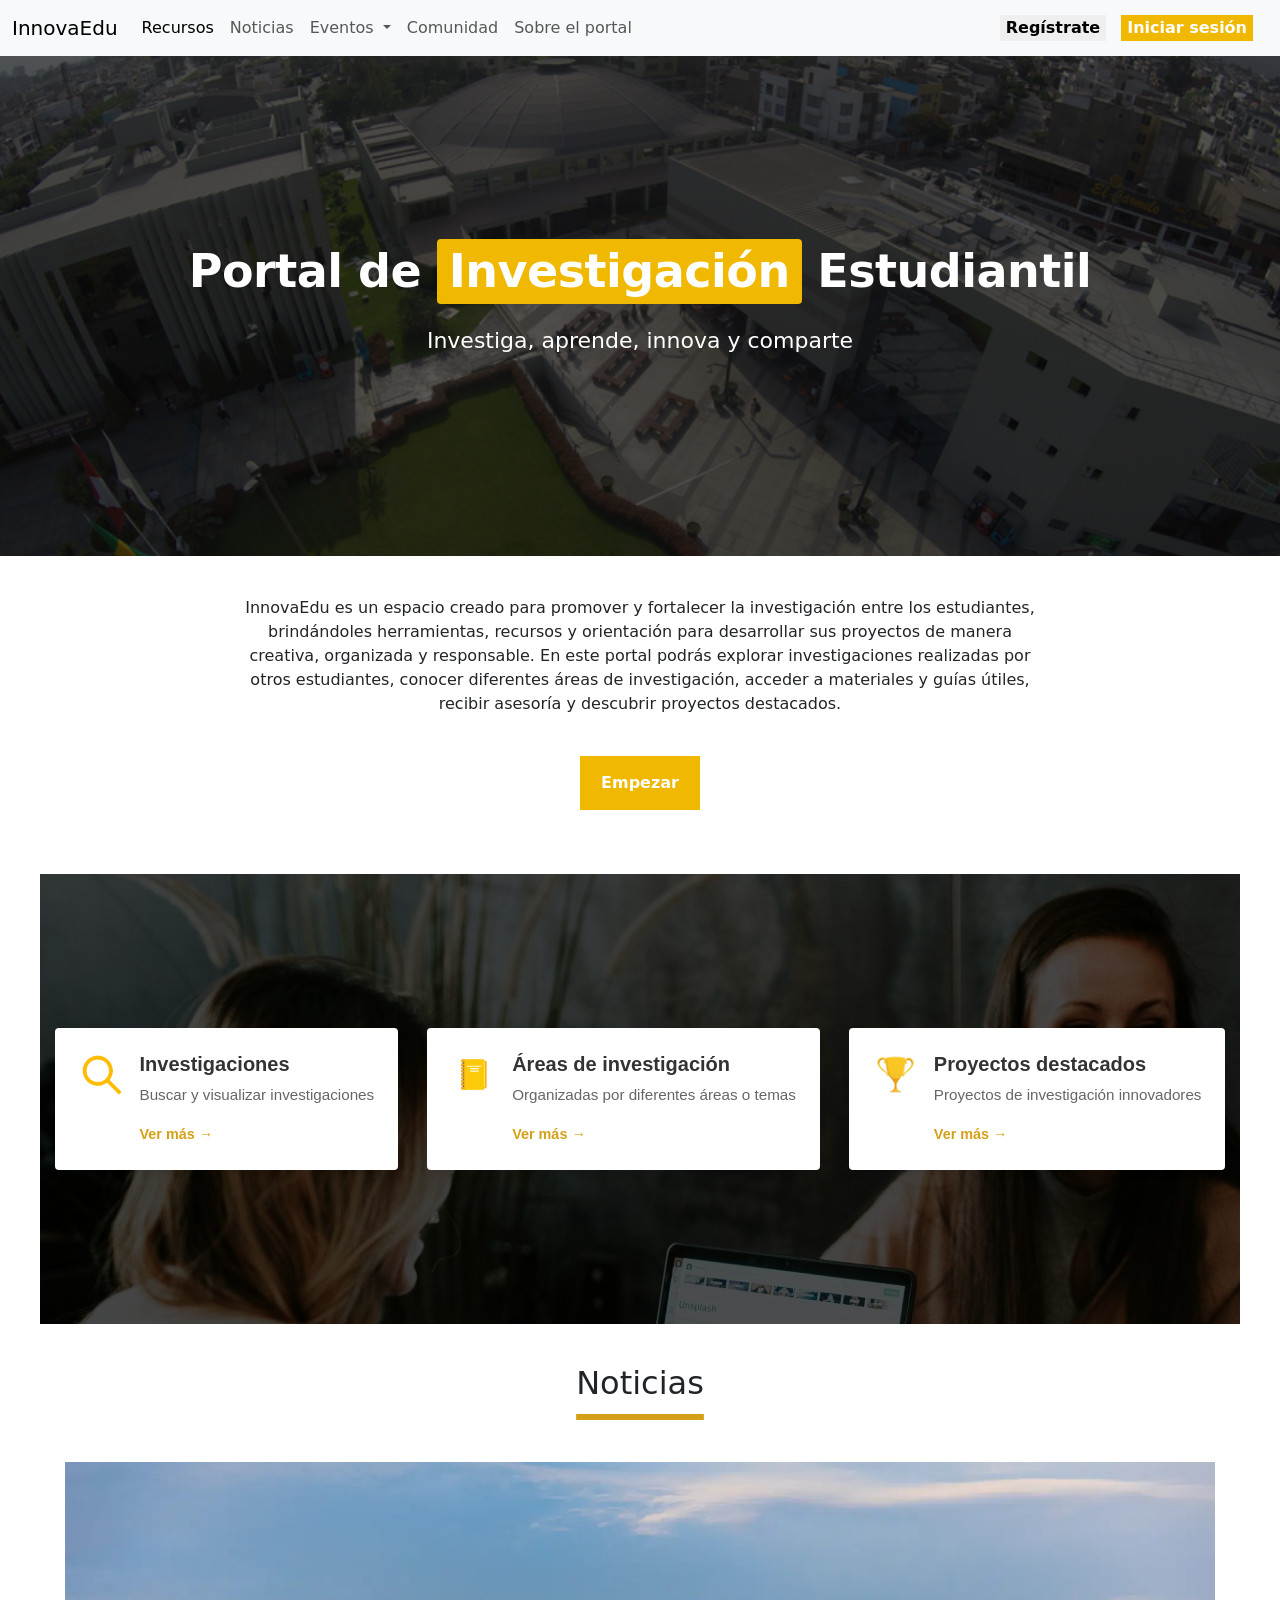
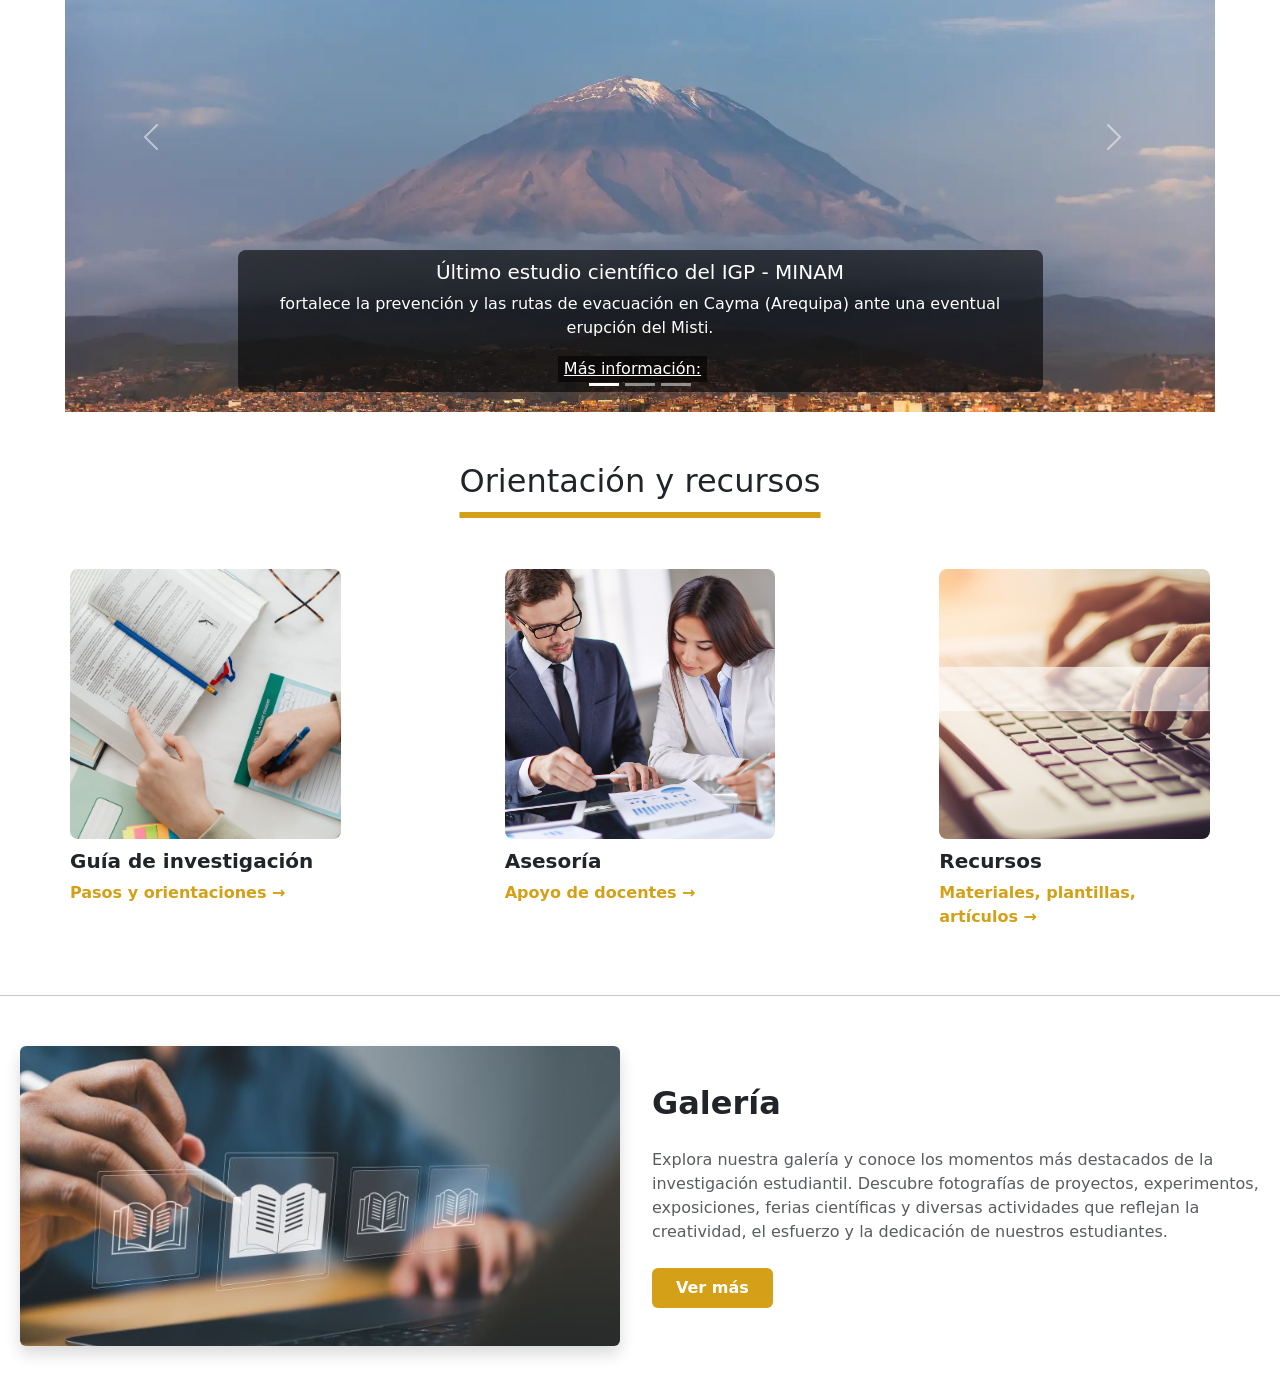
==== index.html @ 1550bb37 "first commit" ====
<!DOCTYPE html>
<html lang="en">
<head>
    <meta charset="UTF-8">
    <meta name="viewport" content="width=device-width, initial-scale=1.0">
    <title>InnovaEdu-Portal de Investigación</title>
    <link href="https://cdn.jsdelivr.net/npm/bootstrap@5.3.8/dist/css/bootstrap.min.css" rel="stylesheet" integrity="sha384-sRIl4kxILFvY47J16cr9ZwB07vP4J8+LH7qKQnuqkuIAvNWLzeN8tE5YBujZqJLB" crossorigin="anonymous">
<link rel="stylesheet" href="estilos/estilos.css">
  </head>
<body>
  <nav class="navbar navbar-expand-lg bg-body-tertiary">
        <div class="container-fluid">
          <a class="navbar-brand" href="#">InnovaEdu</a>
          <button
            class="navbar-toggler"
            type="button"
            data-bs-toggle="collapse"
            data-bs-target="#navbarSupportedContent"
            aria-controls="navbarSupportedContent"
            aria-expanded="false"
            aria-label="Toggle navigation"
          >
            <span class="navbar-toggler-icon"></span>
          </button>
          <div class="collapse navbar-collapse" id="navbarSupportedContent">
            <ul class="navbar-nav me-auto mb-2 mb-lg-0">
              <li class="nav-item">
                <a class="nav-link active" aria-current="page" href="#recursos">Recursos</a>
              </li>
              <li class="nav-item">
                <a class="nav-link" href="#noticias">Noticias</a>
              </li>
              <li class="nav-item dropdown">
                <a
                  class="nav-link dropdown-toggle"
                  href="#"
                  role="button"
                  data-bs-toggle="dropdown"
                  aria-expanded="false"
                >
                  Eventos
                </a>
                <ul class="dropdown-menu">
                  <li><a class="dropdown-item" href="#">Eventos recientes</a></li>
                  <li><a class="dropdown-item" href="#">Eventos destacados</a></li>
                  <li><hr class="dropdown-divider" /></li>
                  <li>
                    <a class="dropdown-item" href="#">Participa de un evento</a>
                  </li>
                </ul>
              <li class="nav-item">
                <a class="nav-link" href="#">Comunidad</a>
              </li>
              </li>
              <li class="nav-item">
                <a class="nav-link" href="#">Sobre el portal</a>
              </li>
            </ul>
            <button style="border: none;" class="nav-item"><strong>Regístrate</strong></button>
            
            <button style="background-color: #f1b800; border: none; color: white;" class="nav-item"><strong>Iniciar sesión</strong></button>
          </div>
        </div>
      </nav>    
    

<header class="banner">
  <div class="contenido-banner">
    <h1>Portal de <span class="resaltado">Investigación</span> Estudiantil</h1>
    <p>Investiga, aprende, innova y comparte</p>
  </div>
</header>
<p class="intro">InnovaEdu es un espacio creado para promover y fortalecer la investigación entre los estudiantes,
<br>
brindándoles herramientas, recursos y orientación para desarrollar sus proyectos de manera
<br>
creativa, organizada y responsable. En este portal podrás explorar investigaciones realizadas por
<br>
otros estudiantes, conocer diferentes áreas de investigación, acceder a materiales y guías útiles,
<br>
recibir asesoría y descubrir proyectos destacados.
</p>
<button class="enviar"><strong>Empezar</strong></button>
<br>
<div class="contenedor">
  <div class="recuadro">
    <div class="icono">
      <img src="imagenes/lupa.png">
  </div>
    <div class="contenido-recuadro">
      <h3>Investigaciones</h3>
      <p>Buscar y visualizar investigaciones</p>
      <a href="" class="link">Ver más &rarr;</a>
    </div>
  </div>

  <div class="recuadro">
    <div class="icono">
      <img src="imagenes/cuaderno.jpg">
  </div>
    <div class="contenido-recuadro">
      <h3>Áreas de investigación</h3>
      <p>Organizadas por diferentes áreas o temas</p>
      <a href="" class="link">Ver más &rarr;</a>
    </div>
  </div>

  <div class="recuadro">
    <div class="icono">
      <img src="imagenes/trofeo.jpg">
  </div>
    <div class="contenido-recuadro">
      <h3>Proyectos destacados</h3>
      <p>Proyectos de investigación innovadores</p>
      <a href="" class="link">Ver más &rarr;</a>
    </div>
  </div>
</div>
<h2 id="noticias">Noticias</h2>
<div class="mi-carrusel-personalizado">
  <div id="carouselExampleCaptions" class="carousel slide" data-bs-ride="carousel">
    <div class="carousel-indicators">
      <button type="button" data-bs-target="#carouselExampleCaptions" data-bs-slide-to="0" class="active" aria-current="true" aria-label="Slide 1"></button>
      <button type="button" data-bs-target="#carouselExampleCaptions" data-bs-slide-to="1" aria-label="Slide 2"></button>
      <button type="button" data-bs-target="#carouselExampleCaptions" data-bs-slide-to="2" aria-label="Slide 3"></button>
    </div>
    
    <div class="carousel-inner">
      <div class="carousel-item active">
        <img src="imagenes/cientifico.png" class="d-block w-100" alt="Científico">
        <div class="carousel-caption d-none d-md-block">
          <h5>Último estudio científico del IGP - MINAM</h5>
          <p>fortalece la prevención y las rutas de evacuación en Cayma (Arequipa) ante una eventual erupción del Misti.</p>
          <a href="https://www.gob.pe/institucion/igp/noticias/1437629-minam-igp-fortalece-la-prevencion-y-evacuacion-ante-una-posible-erupcion-del-misti-con-estudio-cientifico" target="1"><button>Más información:</button></a>
        </div>
      </div>
      
      <div class="carousel-item">
        <img src="imagenes/noticias.jpg" class="d-block w-100" alt="Noticias">
        <div class="carousel-caption d-none d-md-block">
          <h5>Descubrimiento de Biodiversidad en el Manu:</h5>
          <p>Un equipo internacional de científicos descubrió un nuevo género y nueve especies de escarabajos longicornios en la Reserva de Biosfera del Manu.</p>
          <a href="https://www.gob.pe/institucion/sernanp/noticias/1403150-investigadores-descubren-un-nuevo-genero-y-nueve-especies-desconocidas-para-la-ciencia-en-la-reserva-de-biosfera-del-manu" target="1"><button>Más información:</button></a>
        </div>
      </div>
      
      <div class="carousel-item">
        <img src="imagenes/noticias2.jpg" class="d-block w-100" alt="...">
        <div class="carousel-caption d-none d-md-block">
          <h5>Hallazgo botánico crucial en los Andes del norte del Perú</h5>
          <p>El descubrimiento de una nueva especie de planta bautizada como Castilleja isidoroi.</p>
          <a href="https://andina.pe/agencia/noticia-hallazgo-botanico-peru-descubren-planta-altoandina-nativa-amazonas-y-cajamarca-1092847.aspx" target="1"><button>Más información:</button></a>
        </div>
      </div>
    </div>
    
    <button class="carousel-control-prev" type="button" data-bs-target="#carouselExampleCaptions" data-bs-slide="prev">
      <span class="carousel-control-prev-icon" aria-hidden="true"></span>
      <span class="visually-hidden">Previous</span>
    </button>
    <button class="carousel-control-next" type="button" data-bs-target="#carouselExampleCaptions" data-bs-slide="next">
      <span class="carousel-control-next-icon" aria-hidden="true"></span>
      <span class="visually-hidden">Next</span>
    </button>
  </div>
</div>
<h2 id="recursos">Orientación y recursos</h2>
<div class="recursos">
  <div class="row g-4">
    <div class="col-12 col-md-4">
      <div class="card-recurso">
        <img src="imagenes/guia.jpg" class="img-fluid w-100" alt="Guía de investigación">
        <h4 class="fw-bold" >Guía de investigación</h4>
        <a href="jquery.html" target="1">Pasos y orientaciones &rarr;</a>
      </div>
    </div>
    <div class="col-12 col-md-4">
      <div class="card-recurso">
        <img src="imagenes/asesoria.jpg" class="img-fluid w-100" alt="Asesoría">
        <h4 class="fw-bold">Asesoría</h4>
        <a href="#">Apoyo de docentes &rarr;</a>
      </div>
    </div>
    <div class="col-12 col-md-4">
      <div class="card-recurso">
        <img src="imagenes/recursos.png" class="img-fluid w-100" alt="Recursos">
        <h4 class="fw-bold">Recursos</h4>
        <a href="#">Materiales, plantillas, artículos &rarr;</a>
      </div>
    </div>
  </div>
</div>
<hr>
<div class="galeria">
  <div class="row align-items-center g-4">
    <div class="col-12 col-md-6">
      <img src="imagenes/galeria.jpg" class="img-fluid rounded shadow" alt="Galería de investigación" style="height: 300px; width: 600px; object-fit: cover;">
    </div>
    <div class="col-12 col-md-6">
      <h2 class="fw-bold mb-3">Galería</h2>
      <p class="text-muted mb-4">
        Explora nuestra galería y conoce los momentos más destacados de la investigación estudiantil. Descubre fotografías de proyectos, experimentos, exposiciones, ferias científicas y diversas actividades que reflejan la creatividad, el esfuerzo y la dedicación de nuestros estudiantes.
      </p>
      <a href="galeria.html" target="1" class="btn btn-warning text-white fw-bold px-4 py-2" style="background-color: #d4a017; border: none;">Ver más</a>
    </div>
  </div>
</div>


<script src="https://cdn.jsdelivr.net/npm/bootstrap@5.3.8/dist/js/bootstrap.bundle.min.js" integrity="sha384-FKyoEForCGlyvwx9Hj09JcYn3nv7wiPVlz7YYwJrWVcXK/BmnVDxM+D2scQbITxI" crossorigin="anonymous"></script>
</body>
</html>
---- estilos/estilos.css ----
button {margin-right: 15px;}

.banner {
  
  background-image: linear-gradient(rgba(0, 0, 0, 0.65), rgba(0, 0, 0, 0.65)), url("../imagenes/fia.jpg");
  background-size: cover;       
  background-position: center;   
  height: 500px;                
  display: flex;                
  justify-content: center;      
  align-items: center;          
  text-align: center;           
  color: #ffffff;               
}


.contenido-banner h1 {
  font-size: 46px;
  font-weight: bold;
  margin-bottom: 20px;
  letter-spacing: -0.5px;
}


.resaltado {
  background-color: #f1b800;    
  color: #ffffff;
  padding: 5px 12px;
  border-radius: 4px;           
  display: inline-block;
}


.contenido-banner p {
  font-size: 22px;
  font-weight: 300;             
}
.intro{
  margin: 80px;
  margin-top: 40px ;
  margin-bottom: 40px;
  text-align: center;
}
.enviar{
  display: block;
  margin: 0 auto;
  background-color: #f1b800;
  border: none;
  color: white;
  padding: 15px;
  width: 120px;
}
.contenedor{
  background-image: linear-gradient(rgba(0, 0, 0, 0.65), rgba(0, 0, 0, 0.65)), url("../imagenes/banner.jpg");
  margin: 40px;
  height: 450px;
  justify-content: space-around;
  flex-direction: row;
  display: flex;
  align-items: center;
  padding: 50px 0 50px 0;
}
.recuadro{
  background-color: #ffffff;
  padding: 24px;
  display: flex;             
  align-items: flex-start;  
  gap: 16px;                
  border-radius: 4px;      
  box-shadow: 0 4px 6px rgba(0, 0, 0, 0.1);}

.icono img {
  width: 45px;
  height: auto;
  display: block;
}


.contenido-recuadro h3 {
  margin: 0 0 8px 0;
  font-size: 1.25rem;
  font-weight: bold;
  color: #333333;
  font-family: Arial, sans-serif;
}

.contenido-recuadro p {
  margin: 0 0 16px 0;
  font-size: 0.95rem;
  color: #666666;
  line-height: 1.4;
  font-family: Arial, sans-serif;
}

.link {
  color: #d4a017;           
  text-decoration: none;
  font-weight: bold;
  font-size: 0.9rem;
  display: inline-block;
  font-family: Arial, sans-serif;
}

.link:hover {
  text-decoration: underline;
}
h2 {
  text-align: center;
  text-decoration: underline;
  padding-bottom: 10px;
  text-decoration-thickness: 6px;
  text-underline-offset: 20px;
  text-decoration-color: #d4a017;
}

.mi-carrusel-personalizado {
  max-width: 1150px;
  margin: 50px auto;
}

.mi-carrusel-personalizado .carousel-item img {
  height: 550px;
  object-fit: cover;
}

.mi-carrusel-personalizado .carousel-caption {
  background: rgba(0, 0, 0, 0.6);
  border-radius: 8px;
  padding: 10px;
}
.carousel-item button{
  background-color:rgba(0, 0, 0, 0.6);
  border:none;
  color: white;
  text-decoration: underline;
}
.carousel-item button:hover{
  color:rgb(77, 133, 206)
}
.card-recurso {
  padding: 0 20px;
  margin: 50px;
}
.card-recurso img {
  height: 270px;        
  object-fit: cover;    
  border-radius: 8px;   
}

.card-recurso h4 {
  font-size: 1.25rem;
  margin-top: 10px;
  color: #212529;
}
.card-recurso a{
  color:#d4a017 ;
  text-decoration: none;
  font-weight: bold;
}
.card-recurso a:hover{
  text-decoration: underline;
}
.galeria {
  display: flex;
  align-items: center; 
  gap: 40px;           
  max-width: 1300px;  
  margin: 50px auto;
  padding: 0 20px;
}
.galeria h2{
  text-decoration: none;
  text-align: left;
}
.ui-accordion .ui-accordion-header {
    background: #d4a017 !important; 
    border: 1px solid #222222 !important;
    color: #ffffff !important;
}
.ui-accordion {
    max-width: 1800px; /* Cambia este valor a los píxeles o porcentaje que prefieras */
    margin: 0 auto;   /* Centra el acordeón en la página */
}
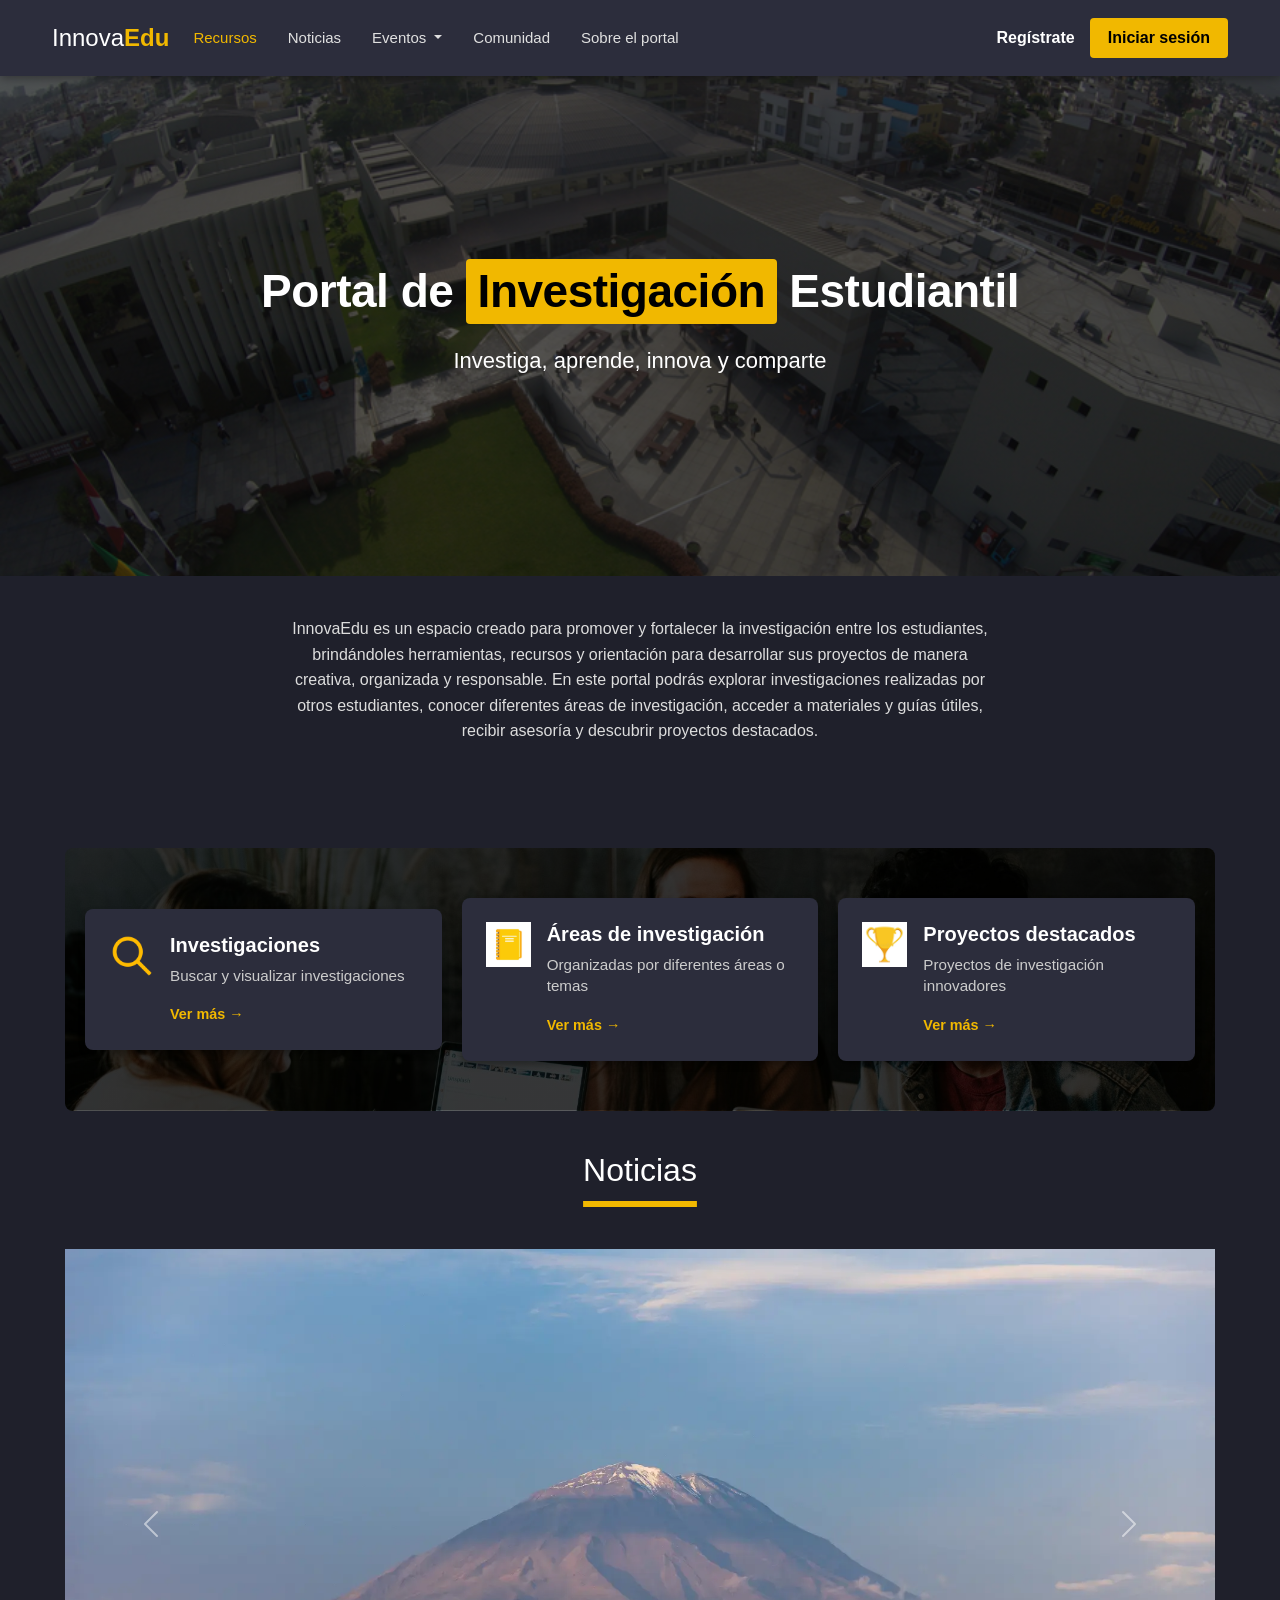
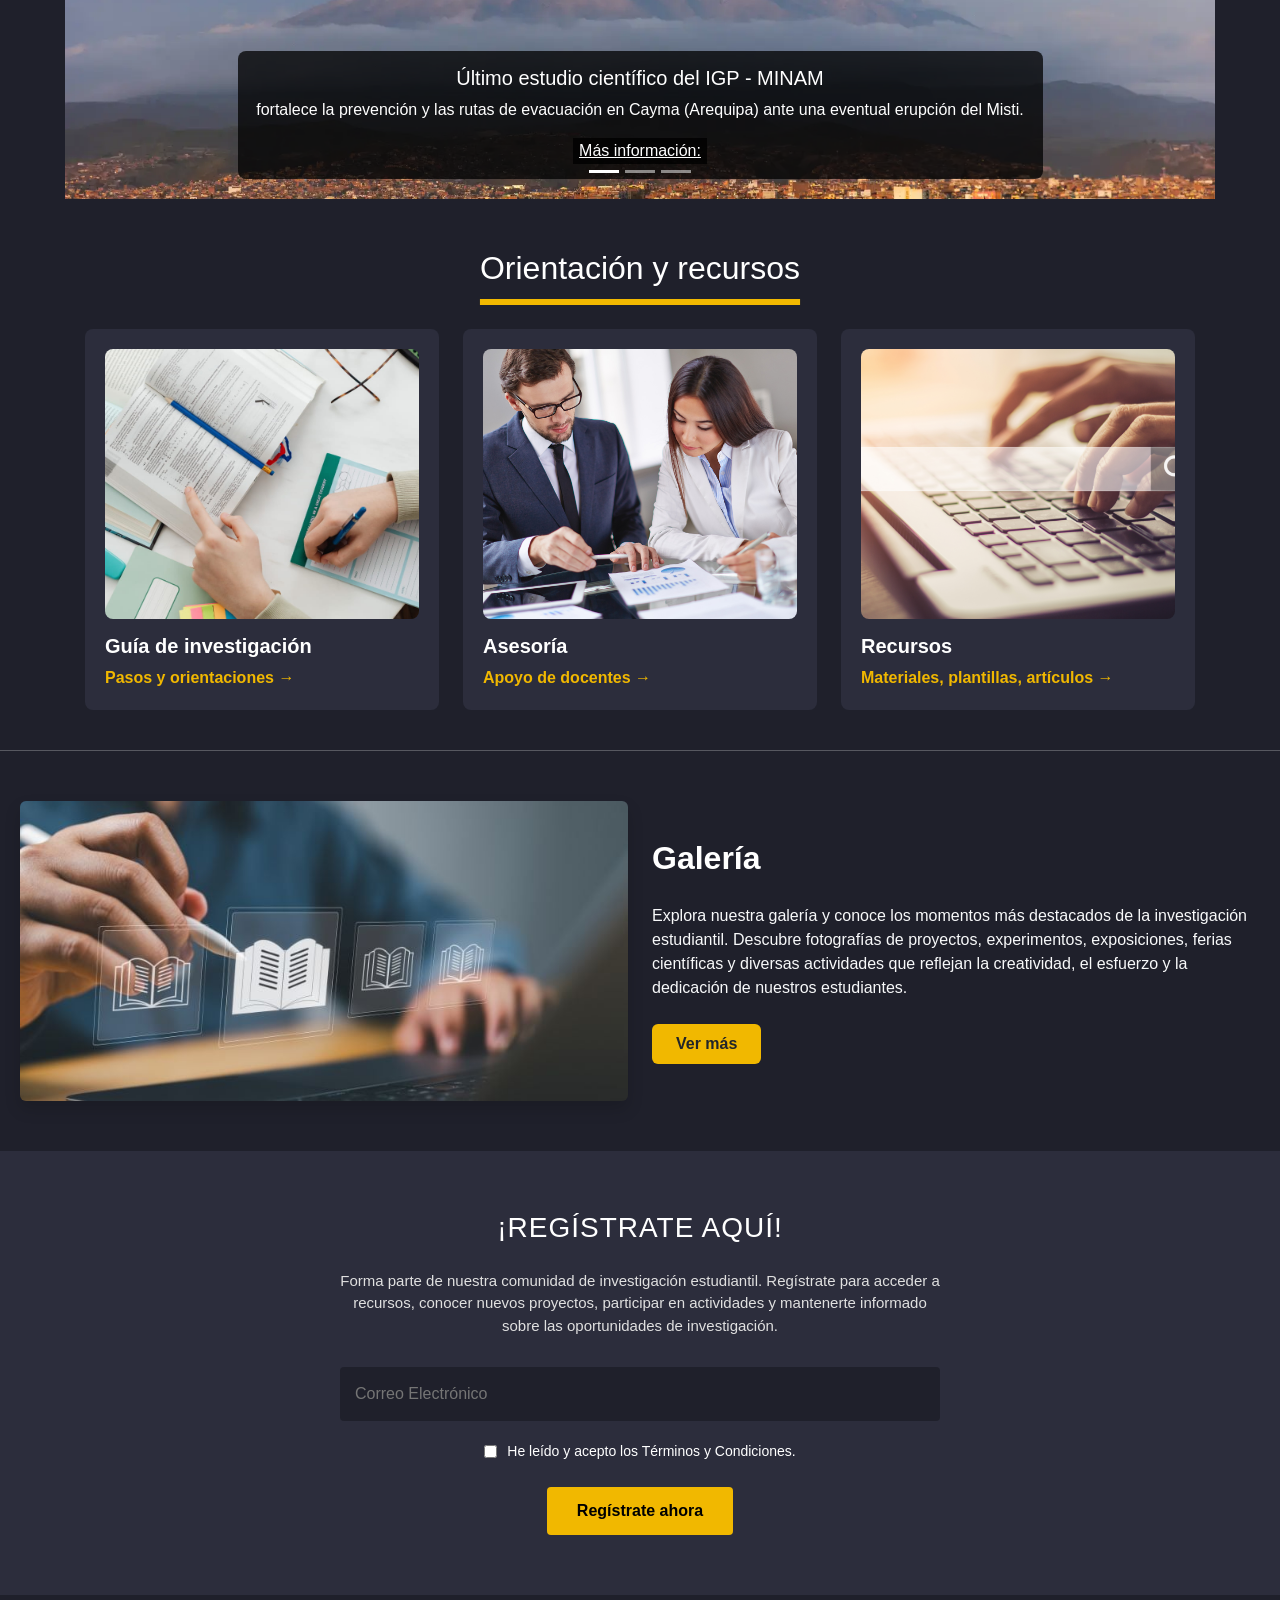
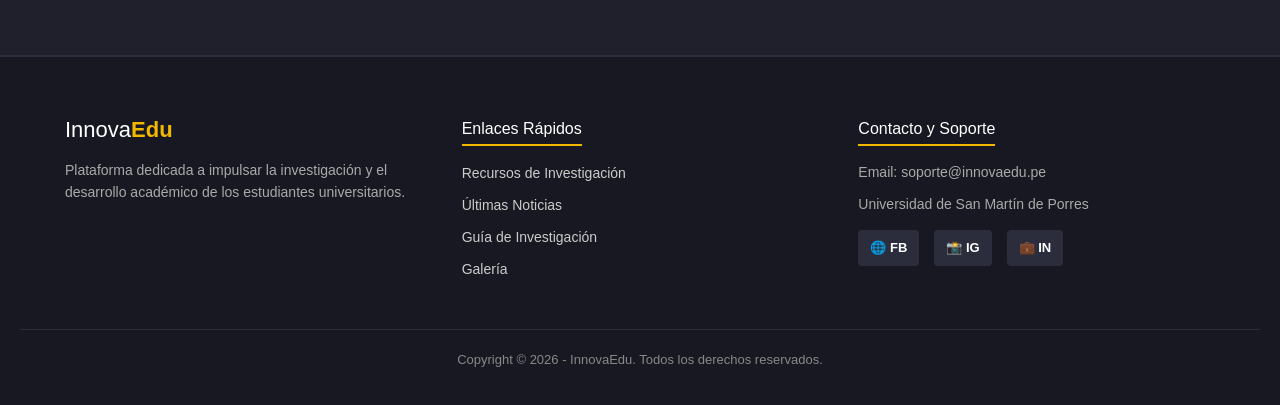
==== commit 49d19f37: "agrego proyecto" ====
--- a/index.html
+++ b/index.html
@@ -1,68 +1,69 @@
 <!DOCTYPE html>
-<html lang="en">
+<html lang="es">
 <head>
     <meta charset="UTF-8">
     <meta name="viewport" content="width=device-width, initial-scale=1.0">
-    <title>InnovaEdu-Portal de Investigación</title>
+    <title>InnovaEdu - Portal de Investigación</title>
     <link href="https://cdn.jsdelivr.net/npm/bootstrap@5.3.8/dist/css/bootstrap.min.css" rel="stylesheet" integrity="sha384-sRIl4kxILFvY47J16cr9ZwB07vP4J8+LH7qKQnuqkuIAvNWLzeN8tE5YBujZqJLB" crossorigin="anonymous">
-<link rel="stylesheet" href="estilos/estilos.css">
-  </head>
+    <link rel="stylesheet" href="estilos/estilos.css">
+</head>
 <body>
-  <nav class="navbar navbar-expand-lg bg-body-tertiary">
-        <div class="container-fluid">
-          <a class="navbar-brand" href="#">InnovaEdu</a>
-          <button
-            class="navbar-toggler"
-            type="button"
-            data-bs-toggle="collapse"
-            data-bs-target="#navbarSupportedContent"
-            aria-controls="navbarSupportedContent"
-            aria-expanded="false"
-            aria-label="Toggle navigation"
-          >
-            <span class="navbar-toggler-icon"></span>
-          </button>
-          <div class="collapse navbar-collapse" id="navbarSupportedContent">
-            <ul class="navbar-nav me-auto mb-2 mb-lg-0">
-              <li class="nav-item">
-                <a class="nav-link active" aria-current="page" href="#recursos">Recursos</a>
-              </li>
-              <li class="nav-item">
-                <a class="nav-link" href="#noticias">Noticias</a>
-              </li>
-              <li class="nav-item dropdown">
-                <a
-                  class="nav-link dropdown-toggle"
-                  href="#"
-                  role="button"
-                  data-bs-toggle="dropdown"
-                  aria-expanded="false"
-                >
-                  Eventos
-                </a>
-                <ul class="dropdown-menu">
-                  <li><a class="dropdown-item" href="#">Eventos recientes</a></li>
-                  <li><a class="dropdown-item" href="#">Eventos destacados</a></li>
-                  <li><hr class="dropdown-divider" /></li>
-                  <li>
-                    <a class="dropdown-item" href="#">Participa de un evento</a>
-                  </li>
-                </ul>
-              <li class="nav-item">
-                <a class="nav-link" href="#">Comunidad</a>
-              </li>
-              </li>
-              <li class="nav-item">
-                <a class="nav-link" href="#">Sobre el portal</a>
+  <nav class="navbar navbar-expand-lg">
+    <div class="container-fluid">
+      <a class="navbar-brand" href="#">Innova<strong>Edu</strong></a>
+      <button
+        class="navbar-toggler"
+        type="button"
+        data-bs-toggle="collapse"
+        data-bs-target="#navbarSupportedContent"
+        aria-controls="navbarSupportedContent"
+        aria-expanded="false"
+        aria-label="Toggle navigation"
+      >
+        <span class="navbar-toggler-icon"></span>
+      </button>
+      <div class="collapse navbar-collapse" id="navbarSupportedContent">
+        <ul class="navbar-nav me-auto mb-2 mb-lg-0">
+          <li class="nav-item">
+            <a class="nav-link active" aria-current="page" href="#recursos">Recursos</a>
+          </li>
+          <li class="nav-item">
+            <a class="nav-link" href="#noticias">Noticias</a>
+          </li>
+          <li class="nav-item dropdown">
+            <a
+              class="nav-link dropdown-toggle"
+              href="#"
+              role="button"
+              data-bs-toggle="dropdown"
+              aria-expanded="false"
+            >
+              Eventos
+            </a>
+            <ul class="dropdown-menu">
+              <li><a class="dropdown-item" href="#">Eventos recientes</a></li>
+              <li><a class="dropdown-item" href="#">Eventos destacados</a></li>
+              <li><hr class="dropdown-divider" /></li>
+              <li>
+                <a class="dropdown-item" href="#">Participa de un evento</a>
               </li>
             </ul>
-            <button style="border: none;" class="nav-item"><strong>Regístrate</strong></button>
-            
-            <button style="background-color: #f1b800; border: none; color: white;" class="nav-item"><strong>Iniciar sesión</strong></button>
-          </div>
+          </li>
+          <li class="nav-item">
+            <a class="nav-link" href="#">Comunidad</a>
+          </li>
+          <li class="nav-item">
+            <a class="nav-link" href="#">Sobre el portal</a>
+          </li>
+        </ul>
+        
+        <div class="nav-auth">
+          <a href="#registro" id="btnRegistrateTop" class="btn-link"><strong>Regístrate</strong></a>
+          <button type="button" id="btnIniciarTop" class="btn-yellow"><strong>Iniciar sesión</strong></button>
         </div>
-      </nav>    
-    
+      </div>
+    </div>
+  </nav>    
 
 <header class="banner">
   <div class="contenido-banner">
@@ -70,6 +71,7 @@
     <p>Investiga, aprende, innova y comparte</p>
   </div>
 </header>
+
 <p class="intro">InnovaEdu es un espacio creado para promover y fortalecer la investigación entre los estudiantes,
 <br>
 brindándoles herramientas, recursos y orientación para desarrollar sus proyectos de manera
@@ -80,13 +82,13 @@
 <br>
 recibir asesoría y descubrir proyectos destacados.
 </p>
-<button class="enviar"><strong>Empezar</strong></button>
-<br>
+<br>
+
 <div class="contenedor">
   <div class="recuadro">
     <div class="icono">
-      <img src="imagenes/lupa.png">
-  </div>
+      <img src="imagenes/lupa.png" alt="Lupa">
+    </div>
     <div class="contenido-recuadro">
       <h3>Investigaciones</h3>
       <p>Buscar y visualizar investigaciones</p>
@@ -96,8 +98,8 @@
 
   <div class="recuadro">
     <div class="icono">
-      <img src="imagenes/cuaderno.jpg">
-  </div>
+      <img src="imagenes/cuaderno.jpg" alt="Cuaderno">
+    </div>
     <div class="contenido-recuadro">
       <h3>Áreas de investigación</h3>
       <p>Organizadas por diferentes áreas o temas</p>
@@ -107,8 +109,8 @@
 
   <div class="recuadro">
     <div class="icono">
-      <img src="imagenes/trofeo.jpg">
-  </div>
+      <img src="imagenes/trofeo.jpg" alt="Trofeo">
+    </div>
     <div class="contenido-recuadro">
       <h3>Proyectos destacados</h3>
       <p>Proyectos de investigación innovadores</p>
@@ -116,6 +118,7 @@
     </div>
   </div>
 </div>
+
 <h2 id="noticias">Noticias</h2>
 <div class="mi-carrusel-personalizado">
   <div id="carouselExampleCaptions" class="carousel slide" data-bs-ride="carousel">
@@ -131,7 +134,7 @@
         <div class="carousel-caption d-none d-md-block">
           <h5>Último estudio científico del IGP - MINAM</h5>
           <p>fortalece la prevención y las rutas de evacuación en Cayma (Arequipa) ante una eventual erupción del Misti.</p>
-          <a href="https://www.gob.pe/institucion/igp/noticias/1437629-minam-igp-fortalece-la-prevencion-y-evacuacion-ante-una-posible-erupcion-del-misti-con-estudio-cientifico" target="1"><button>Más información:</button></a>
+          <a href="https://www.gob.pe/institucion/igp/noticias/1437629-minam-igp-fortalece-la-prevencion-y-evacuacion-ante-una-posible-erupcion-del-misti-con-estudio-cientifico" target="_blank"><button>Más información:</button></a>
         </div>
       </div>
       
@@ -140,16 +143,16 @@
         <div class="carousel-caption d-none d-md-block">
           <h5>Descubrimiento de Biodiversidad en el Manu:</h5>
           <p>Un equipo internacional de científicos descubrió un nuevo género y nueve especies de escarabajos longicornios en la Reserva de Biosfera del Manu.</p>
-          <a href="https://www.gob.pe/institucion/sernanp/noticias/1403150-investigadores-descubren-un-nuevo-genero-y-nueve-especies-desconocidas-para-la-ciencia-en-la-reserva-de-biosfera-del-manu" target="1"><button>Más información:</button></a>
+          <a href="https://www.gob.pe/institucion/sernanp/noticias/1403150-investigadores-descubren-un-nuevo-genero-y-nueve-especies-desconocidas-para-la-ciencia-en-la-reserva-de-biosfera-del-manu" target="_blank"><button>Más información:</button></a>
         </div>
       </div>
       
       <div class="carousel-item">
-        <img src="imagenes/noticias2.jpg" class="d-block w-100" alt="...">
+        <img src="imagenes/noticias2.jpg" class="d-block w-100" alt="Noticias 2">
         <div class="carousel-caption d-none d-md-block">
           <h5>Hallazgo botánico crucial en los Andes del norte del Perú</h5>
           <p>El descubrimiento de una nueva especie de planta bautizada como Castilleja isidoroi.</p>
-          <a href="https://andina.pe/agencia/noticia-hallazgo-botanico-peru-descubren-planta-altoandina-nativa-amazonas-y-cajamarca-1092847.aspx" target="1"><button>Más información:</button></a>
+          <a href="https://andina.pe/agencia/noticia-hallazgo-botanico-peru-descubren-planta-altoandina-nativa-amazonas-y-cajamarca-1092847.aspx" target="_blank"><button>Más información:</button></a>
         </div>
       </div>
     </div>
@@ -164,14 +167,16 @@
     </button>
   </div>
 </div>
+
 <h2 id="recursos">Orientación y recursos</h2>
+<br>
 <div class="recursos">
   <div class="row g-4">
     <div class="col-12 col-md-4">
       <div class="card-recurso">
         <img src="imagenes/guia.jpg" class="img-fluid w-100" alt="Guía de investigación">
-        <h4 class="fw-bold" >Guía de investigación</h4>
-        <a href="jquery.html" target="1">Pasos y orientaciones &rarr;</a>
+        <h4 class="fw-bold">Guía de investigación</h4>
+        <a href="jquery.html" target="_blank">Pasos y orientaciones &rarr;</a>
       </div>
     </div>
     <div class="col-12 col-md-4">
@@ -190,23 +195,107 @@
     </div>
   </div>
 </div>
+<br>
+
 <hr>
+
 <div class="galeria">
   <div class="row align-items-center g-4">
     <div class="col-12 col-md-6">
-      <img src="imagenes/galeria.jpg" class="img-fluid rounded shadow" alt="Galería de investigación" style="height: 300px; width: 600px; object-fit: cover;">
+      <img src="imagenes/galeria.jpg" class="img-fluid rounded shadow" alt="Galería de investigación" style="height: 300px; width: 100%; object-fit: cover;">
     </div>
     <div class="col-12 col-md-6">
-      <h2 class="fw-bold mb-3">Galería</h2>
-      <p class="text-muted mb-4">
+      <h2 class="fw-bold mb-3 text-start" style="text-decoration: none;">Galería</h2>
+      <p class="text-light mb-4">
         Explora nuestra galería y conoce los momentos más destacados de la investigación estudiantil. Descubre fotografías de proyectos, experimentos, exposiciones, ferias científicas y diversas actividades que reflejan la creatividad, el esfuerzo y la dedicación de nuestros estudiantes.
       </p>
-      <a href="galeria.html" target="1" class="btn btn-warning text-white fw-bold px-4 py-2" style="background-color: #d4a017; border: none;">Ver más</a>
-    </div>
-  </div>
-</div>
-
+      <a href="galeria.html" target="_blank" class="btn btn-warning text-dark fw-bold px-4 py-2" style="background-color: #f1b800; border: none;">Ver más</a>
+    </div>
+  </div>
+</div>
+
+<section class="registro-section">
+  <div class="registro-container">
+    <h2 id="registro">¡REGÍSTRATE AQUÍ!</h2>
+    <p>Forma parte de nuestra comunidad de investigación estudiantil. Regístrate para acceder a recursos, conocer nuevos proyectos, participar en actividades y mantenerte informado sobre las oportunidades de investigación.</p>
+    
+    <form id="registroForm">
+      <div class="input-group">
+        <input type="email" id="correoInput" placeholder="Correo Electrónico" required>
+      </div>
+      
+      <div class="terms-group">
+        <input type="checkbox" id="terms" required>
+        <label for="terms">He leído y acepto los Términos y Condiciones.</label>
+      </div>
+      
+      <button type="submit" class="btn-submit">Regístrate ahora</button>
+    </form>
+
+    <div id="mensajeExito" class="mensaje-exito" style="display: none;">
+      ¡Se registró correctamente!
+    </div>
+  </div>
+</section>
+
+<!-- FOOTER MODERNO COMPLETO -->
+<footer class="footer-portal">
+  <div class="footer-container">
+    <div class="footer-col">
+      <h3>Innova<strong>Edu</strong></h3>
+      <p>Plataforma dedicada a impulsar la investigación y el desarrollo académico de los estudiantes universitarios.</p>
+    </div>
+    
+    <div class="footer-col">
+      <h4>Enlaces Rápidos</h4>
+      <ul>
+        <li><a href="#recursos">Recursos de Investigación</a></li>
+        <li><a href="#noticias">Últimas Noticias</a></li>
+        <li><a href="jquery.html" target="_blank">Guía de Investigación</a></li>
+        <li><a href="galeria.html" target="_blank">Galería</a></li>
+      </ul>
+    </div>
+    
+    <div class="footer-col">
+      <h4>Contacto y Soporte</h4>
+      <p>Email: soporte@innovaedu.pe</p>
+      <p>Universidad de San Martín de Porres</p>
+      <div class="redes-sociales">
+        <a href="#" target="_blank">🌐 FB</a>
+        <a href="#" target="_blank">📸 IG</a>
+        <a href="#" target="_blank">💼 IN</a>
+      </div>
+    </div>
+  </div>
+
+  <div class="footer-bottom">
+    <p>Copyright © 2026 - InnovaEdu. Todos los derechos reservados.</p>
+  </div>
+</footer>
+
+<!-- MODAL DE INICIO DE SESIÓN -->
+<div id="modalLogin" class="modal-overlay">
+  <div class="modal-content">
+    <span id="cerrarModal" class="modal-close">&times;</span>
+    <h2>Iniciar Sesión</h2>
+    
+    <form id="formLoginModal">
+      <div class="input-group">
+        <label for="emailLogin">Correo Electrónico</label>
+        <input type="email" id="emailLogin" placeholder="tucorreo@ejemplo.com" required>
+      </div>
+      
+      <div class="input-group">
+        <label for="passLogin">Contraseña (mínimo 8 caracteres)</label>
+        <input type="password" id="passLogin" placeholder="********" minlength="8" required>
+      </div>
+      
+      <button type="submit" class="btn-enviar-login">Entrar</button>
+    </form>
+  </div>
+</div>
 
 <script src="https://cdn.jsdelivr.net/npm/bootstrap@5.3.8/dist/js/bootstrap.bundle.min.js" integrity="sha384-FKyoEForCGlyvwx9Hj09JcYn3nv7wiPVlz7YYwJrWVcXK/BmnVDxM+D2scQbITxI" crossorigin="anonymous"></script>
+<script src="js/script.js"></script>
 </body>
 </html>
--- a/estilos/estilos.css
+++ b/estilos/estilos.css
@@ -1,7 +1,79 @@
-button {margin-right: 15px;}
-
+body {
+  background-color: #1f202b;
+  color: #ffffff;
+  font-family: sans-serif;
+}
+
+/* NAVEGACIÓN SUPERIOR */
+.navbar {
+  background-color: #2c2d3c !important;
+  display: flex;
+  justify-content: space-between;
+  align-items: center;
+  padding: 15px 40px;
+  position: sticky;
+  top: 0;
+  z-index: 100;
+  box-shadow: 0 2px 10px rgba(0,0,0,0.4);
+}
+
+.navbar-brand {
+  font-size: 24px;
+  color: #fff !important;
+}
+
+.navbar-brand strong {
+  color: #f1b800;
+}
+
+.navbar-nav {
+  display: flex;
+  gap: 15px;
+}
+
+.navbar-nav .nav-link {
+  color: #e0e0e0 !important;
+  font-size: 15px;
+  transition: color 0.2s;
+}
+
+.navbar-nav .nav-link:hover, .navbar-nav .nav-link.active {
+  color: #f1b800 !important;
+}
+
+.nav-auth {
+  display: flex;
+  align-items: center;
+  gap: 15px;
+}
+
+.btn-link {
+  color: #fff !important;
+  text-decoration: none;
+  font-weight: 500;
+}
+
+.btn-link:hover {
+  color: #f1b800 !important;
+}
+
+.btn-yellow {
+  background-color: #f1b800 !important;
+  color: #000 !important;
+  border: none;
+  padding: 8px 18px;
+  font-weight: bold;
+  border-radius: 4px;
+  cursor: pointer;
+  transition: background 0.2s;
+}
+
+.btn-yellow:hover {
+  background-color: #d4a100 !important;
+}
+
+/* BANNER PRINCIPAL */
 .banner {
-  
   background-image: linear-gradient(rgba(0, 0, 0, 0.65), rgba(0, 0, 0, 0.65)), url("../imagenes/fia.jpg");
   background-size: cover;       
   background-position: center;   
@@ -13,7 +85,6 @@
   color: #ffffff;               
 }
 
-
 .contenido-banner h1 {
   font-size: 46px;
   font-weight: bold;
@@ -21,53 +92,56 @@
   letter-spacing: -0.5px;
 }
 
-
 .resaltado {
   background-color: #f1b800;    
-  color: #ffffff;
+  color: #000;
   padding: 5px 12px;
   border-radius: 4px;           
   display: inline-block;
-}
-
+  font-weight: bold;
+}
 
 .contenido-banner p {
   font-size: 22px;
   font-weight: 300;             
 }
-.intro{
-  margin: 80px;
-  margin-top: 40px ;
-  margin-bottom: 40px;
+
+.intro {
+  margin: 40px auto;
+  max-width: 900px;
   text-align: center;
-}
-.enviar{
-  display: block;
-  margin: 0 auto;
-  background-color: #f1b800;
-  border: none;
-  color: white;
-  padding: 15px;
-  width: 120px;
-}
-.contenedor{
-  background-image: linear-gradient(rgba(0, 0, 0, 0.65), rgba(0, 0, 0, 0.65)), url("../imagenes/banner.jpg");
-  margin: 40px;
-  height: 450px;
+  color: #dddddd;
+  line-height: 1.6;
+}
+
+/* CONTENEDOR DE TARJETAS PRINCIPALES */
+.contenedor {
+  background-color: #1f202b;
+  background-image: linear-gradient(rgba(0, 0, 0, 0.75), rgba(0, 0, 0, 0.75)), url("../imagenes/banner.jpg");
+  background-size: cover;
+  background-position: center;
+  border-radius: 8px;
+  max-width: 1150px;
+  margin: 40px auto;
+  height: auto;
+  gap: 20px;
+  display: flex;
   justify-content: space-around;
-  flex-direction: row;
-  display: flex;
   align-items: center;
-  padding: 50px 0 50px 0;
-}
-.recuadro{
-  background-color: #ffffff;
+  padding: 50px 20px;
+}
+
+.recuadro {
+  background-color: #2c2d3c !important;
+  color: #ffffff;
   padding: 24px;
-  display: flex;             
+  display: flex;            
   align-items: flex-start;  
   gap: 16px;                
-  border-radius: 4px;      
-  box-shadow: 0 4px 6px rgba(0, 0, 0, 0.1);}
+  border-radius: 8px;       
+  box-shadow: 0 4px 6px rgba(0, 0, 0, 0.3);
+  flex: 1;
+}
 
 .icono img {
   width: 45px;
@@ -75,42 +149,41 @@
   display: block;
 }
 
-
 .contenido-recuadro h3 {
   margin: 0 0 8px 0;
   font-size: 1.25rem;
   font-weight: bold;
-  color: #333333;
-  font-family: Arial, sans-serif;
+  color: #ffffff !important;
 }
 
 .contenido-recuadro p {
   margin: 0 0 16px 0;
   font-size: 0.95rem;
-  color: #666666;
+  color: #cccccc !important;
   line-height: 1.4;
-  font-family: Arial, sans-serif;
 }
 
 .link {
-  color: #d4a017;           
+  color: #f1b800 !important;          
   text-decoration: none;
   font-weight: bold;
   font-size: 0.9rem;
   display: inline-block;
-  font-family: Arial, sans-serif;
 }
 
 .link:hover {
   text-decoration: underline;
-}
+  color: #fff !important;
+}
+
 h2 {
   text-align: center;
+  color: #ffffff;
   text-decoration: underline;
   padding-bottom: 10px;
   text-decoration-thickness: 6px;
   text-underline-offset: 20px;
-  text-decoration-color: #d4a017;
+  text-decoration-color: #f1b800;
 }
 
 .mi-carrusel-personalizado {
@@ -124,60 +197,562 @@
 }
 
 .mi-carrusel-personalizado .carousel-caption {
-  background: rgba(0, 0, 0, 0.6);
+  background: rgba(0, 0, 0, 0.75);
   border-radius: 8px;
-  padding: 10px;
-}
-.carousel-item button{
-  background-color:rgba(0, 0, 0, 0.6);
-  border:none;
+  padding: 15px;
+}
+
+.carousel-item button {
+  background-color: rgba(0, 0, 0, 0.8);
+  border: none;
   color: white;
   text-decoration: underline;
 }
-.carousel-item button:hover{
-  color:rgb(77, 133, 206)
-}
+
+.carousel-item button:hover {
+  color: #f1b800;
+}
+
+/* RECURSOS */
+.recursos {
+  max-width: 1150px;
+  margin: 0 auto;
+  padding: 0 20px;
+}
+
 .card-recurso {
-  padding: 0 20px;
-  margin: 50px;
-}
+  padding: 20px;
+  background-color: #2c2d3c;
+  border-radius: 8px;
+  height: 100%;
+}
+
 .card-recurso img {
-  height: 270px;        
+  height: 270px;         
   object-fit: cover;    
   border-radius: 8px;   
+  width: 100%;
 }
 
 .card-recurso h4 {
   font-size: 1.25rem;
-  margin-top: 10px;
-  color: #212529;
-}
-.card-recurso a{
-  color:#d4a017 ;
-  text-decoration: none;
-  font-weight: bold;
-}
-.card-recurso a:hover{
+  margin-top: 15px;
+  color: #ffffff;
+}
+
+.card-recurso a {
+  color: #f1b800 !important;
+  text-decoration: none;
+  font-weight: bold;
+}
+
+.card-recurso a:hover {
   text-decoration: underline;
 }
+
 .galeria {
   display: flex;
   align-items: center; 
   gap: 40px;           
-  max-width: 1300px;  
+  max-width: 1300px;   
   margin: 50px auto;
   padding: 0 20px;
 }
-.galeria h2{
+
+.galeria h2 {
   text-decoration: none;
   text-align: left;
 }
-.ui-accordion .ui-accordion-header {
-    background: #d4a017 !important; 
-    border: 1px solid #222222 !important;
-    color: #ffffff !important;
-}
-.ui-accordion {
-    max-width: 1800px; /* Cambia este valor a los píxeles o porcentaje que prefieras */
-    margin: 0 auto;   /* Centra el acordeón en la página */
+
+.registro-section {
+  background-color: #2c2d3c; 
+  color: #ffffff;
+  padding: 60px 20px;
+  text-align: center;
+}
+
+.registro-container {
+  max-width: 600px;
+  margin: 0 auto;
+}
+
+.registro-section h2 {
+  font-size: 28px;
+  margin-bottom: 15px;
+  letter-spacing: 1px;
+  border-bottom: none !important;
+  text-decoration: none !important;
+}
+
+.registro-section p {
+  font-size: 15px;
+  line-height: 1.5;
+  margin-bottom: 30px;
+  color: #e0e0e0;
+}
+
+.input-group input {
+  width: 100%;
+  padding: 15px;
+  border: none;
+  border-radius: 4px;
+  font-size: 16px;
+  margin-bottom: 20px;
+  box-sizing: border-box;
+  background-color: #1f202b;
+  color: #ffffff;
+}
+
+.terms-group {
+  display: flex;
+  align-items: center;
+  justify-content: center;
+  gap: 10px;
+  margin-bottom: 25px;
+  font-size: 14px;
+}
+
+.btn-submit {
+  background-color: #f1b800; 
+  color: #000000;
+  border: none;
+  padding: 12px 30px;
+  font-size: 16px;
+  font-weight: bold;
+  border-radius: 4px;
+  cursor: pointer;
+  transition: background 0.3s;
+}
+
+.btn-submit:hover {
+  background-color: #d4a100;
+}
+
+.mensaje-exito {
+  margin-top: 20px;
+  padding: 12px;
+  background-color: #2e7d32;
+  color: #fff;
+  border-radius: 4px;
+  font-weight: bold;
+}
+
+/* FOOTER */
+.footer-portal {
+  background-color: #171821;
+  color: #cccccc;
+  padding: 60px 20px 20px 20px;
+  border-top: 2px solid #2c2d3c;
+}
+
+.footer-container {
+  max-width: 1150px;
+  margin: 0 auto;
+  display: flex;
+  justify-content: space-between;
+  flex-wrap: wrap;
+  gap: 40px;
+  margin-bottom: 40px;
+}
+
+.footer-col {
+  flex: 1;
+  min-width: 250px;
+}
+
+.footer-col h3 {
+  font-size: 22px;
+  color: #ffffff;
+  margin-bottom: 15px;
+}
+
+.footer-col h3 strong {
+  color: #f1b800;
+}
+
+.footer-col h4 {
+  font-size: 16px;
+  color: #ffffff;
+  margin-bottom: 15px;
+  border-bottom: 2px solid #f1b800;
+  display: inline-block;
+  padding-bottom: 5px;
+}
+
+.footer-col p {
+  font-size: 14px;
+  line-height: 1.6;
+  color: #aaaaaa;
+  margin-bottom: 10px;
+}
+
+.footer-col ul {
+  list-style: none;
+  padding: 0;
+  margin: 0;
+}
+
+.footer-col ul li {
+  margin-bottom: 8px;
+}
+
+.footer-col ul li a {
+  color: #cccccc;
+  text-decoration: none;
+  font-size: 14px;
+  transition: color 0.2s;
+}
+
+.footer-col ul li a:hover {
+  color: #f1b800;
+  padding-left: 5px;
+}
+
+.redes-sociales {
+  display: flex;
+  gap: 15px;
+  margin-top: 15px;
+}
+
+.redes-sociales a {
+  background-color: #2c2d3c;
+  color: #ffffff;
+  padding: 8px 12px;
+  border-radius: 4px;
+  text-decoration: none;
+  font-size: 13px;
+  font-weight: bold;
+  transition: background 0.2s, color 0.2s;
+}
+
+.redes-sociales a:hover {
+  background-color: #f1b800;
+  color: #000000;
+}
+
+.footer-bottom {
+  text-align: center;
+  padding-top: 20px;
+  border-top: 1px solid #2c2d3c;
+  font-size: 13px;
+  color: #888888;
+}
+
+/* VENTANA MODAL FLOTANTE */
+.modal-overlay {
+  position: fixed !important;
+  top: 0 !important;
+  left: 0 !important;
+  width: 100vw !important;
+  height: 100vh !important;
+  background-color: rgba(0, 0, 0, 0.85) !important;
+  display: none;
+  justify-content: center !important;
+  align-items: center !important;
+  z-index: 99999 !important;
+}
+
+.modal-content {
+  background-color: #2c2d3c !important;
+  color: #ffffff !important;
+  padding: 30px !important;
+  border-radius: 8px !important;
+  width: 100% !important;
+  max-width: 400px !important;
+  position: relative !important;
+  box-shadow: 0 5px 25px rgba(0,0,0,0.7) !important;
+  z-index: 100000 !important;
+}
+
+.modal-content h2 {
+  margin-top: 0;
+  margin-bottom: 20px;
+  text-align: center;
+  border-bottom: none !important;
+  text-decoration: none !important;
+  color: #ffffff !important;
+}
+
+.modal-content .input-group {
+  margin-bottom: 15px;
+  text-align: left;
+}
+
+.modal-content label {
+  display: block;
+  margin-bottom: 5px;
+  font-size: 14px;
+  color: #ccc;
+}
+
+.modal-content input {
+  width: 100%;
+  padding: 12px;
+  border: none;
+  border-radius: 4px;
+  box-sizing: border-box;
+  font-size: 15px;
+  background-color: #1f202b;
+  color: #ffffff;
+}
+
+.modal-close {
+  position: absolute;
+  top: 10px;
+  right: 15px;
+  font-size: 24px;
+  cursor: pointer;
+  color: #aaa;
+}
+
+.modal-close:hover {
+  color: #fff;
+}
+
+.btn-enviar-login {
+  width: 100%;
+  background-color: #f1b800; 
+  color: #000000;
+  border: none;
+  padding: 12px;
+  font-weight: bold;
+  font-size: 16px;
+  border-radius: 4px;
+  cursor: pointer;
+  margin-top: 10px;
+  transition: background 0.2s;
+}
+
+.btn-enviar-login:hover {
+  background-color: #d4a100;
+}
+/* ESTILOS GENERALES Y TEMA OSCURO */
+body {
+  background-color: #1f202b;
+  color: #ffffff;
+  font-family: sans-serif;
+  margin: 0;
+  padding: 0;
+}
+
+/* NAVEGACIÓN SUPERIOR UNIFICADA */
+.navbar {
+  background-color: #2c2d3c !important;
+  display: flex;
+  justify-content: space-between;
+  align-items: center;
+  padding: 15px 40px;
+  position: sticky;
+  top: 0;
+  z-index: 100;
+  box-shadow: 0 2px 10px rgba(0,0,0,0.4);
+}
+
+.navbar-brand {
+  font-size: 24px;
+  color: #fff !important;
+}
+
+.navbar-brand strong {
+  color: #f1b800;
+}
+
+.navbar-nav {
+  display: flex;
+  gap: 15px;
+}
+
+.navbar-nav .nav-link {
+  color: #e0e0e0 !important;
+  font-size: 15px;
+  transition: color 0.2s;
+}
+
+.navbar-nav .nav-link:hover, .navbar-nav .nav-link.active {
+  color: #f1b800 !important;
+}
+
+.nav-auth {
+  display: flex;
+  align-items: center;
+  gap: 15px;
+}
+
+.btn-link {
+  color: #fff !important;
+  text-decoration: none;
+  font-weight: 500;
+}
+
+.btn-link:hover {
+  color: #f1b800 !important;
+}
+
+.btn-yellow {
+  background-color: #f1b800 !important;
+  color: #000 !important;
+  border: none;
+  padding: 8px 18px;
+  font-weight: bold;
+  border-radius: 4px;
+  cursor: pointer;
+  transition: background 0.2s;
+}
+
+.btn-yellow:hover {
+  background-color: #d4a100 !important;
+}
+
+/* TÍTULO DE LA PÁGINA */
+h2 {
+  text-align: center;
+  color: #ffffff;
+  text-decoration: underline;
+  padding-bottom: 10px;
+  text-decoration-thickness: 6px;
+  text-underline-offset: 20px;
+  text-decoration-color: #f1b800;
+}
+
+/* ACORDEÓN DE JQUERY PERSONALIZADO */
+#accordion .ui-accordion-header {
+  background: #2c2d3c !important;
+  color: #ffffff !important;
+  border: 1px solid #3f4156 !important;
+  border-radius: 6px !important;
+  margin-top: 8px !important;
+  font-family: sans-serif;
+  transition: background-color 0.2s, color 0.2s;
+}
+
+/* Efecto hover al pasar el cursor sobre las pestañas */
+#accordion .ui-accordion-header:hover {
+  background: #38394e !important;
+  color: #f1b800 !important;
+}
+
+/* Pestaña activa o abierta */
+#accordion .ui-accordion-header.ui-state-active {
+  background: #f1b800 !important;
+  color: #000000 !important;
+  border-color: #f1b800 !important;
+  font-weight: bold;
+}
+
+/* Contenido desplegable del acordeón */
+#accordion .ui-accordion-content {
+  background: #2c2d3c !important;
+  color: #dddddd !important;
+  border: 1px solid #3f4156 !important;
+  border-top: none !important;
+  border-radius: 0 0 6px 6px !important;
+  font-family: sans-serif;
+  line-height: 1.6;
+}
+
+#accordion .ui-accordion-content ul {
+  padding-left: 20px;
+  margin-bottom: 0;
+}
+
+/* PIE DE PÁGINA (FOOTER) */
+.footer-portal {
+  background-color: #171821;
+  color: #cccccc;
+  padding: 60px 20px 20px 20px;
+  border-top: 2px solid #2c2d3c;
+  margin-top: 60px;
+}
+
+.footer-container {
+  max-width: 1150px;
+  margin: 0 auto;
+  display: flex;
+  justify-content: space-between;
+  flex-wrap: wrap;
+  gap: 40px;
+  margin-bottom: 40px;
+}
+
+.footer-col {
+  flex: 1;
+  min-width: 250px;
+}
+
+.footer-col h3 {
+  font-size: 22px;
+  color: #ffffff;
+  margin-bottom: 15px;
+}
+
+.footer-col h3 strong {
+  color: #f1b800;
+}
+
+.footer-col h4 {
+  font-size: 16px;
+  color: #ffffff;
+  margin-bottom: 15px;
+  border-bottom: 2px solid #f1b800;
+  display: inline-block;
+  padding-bottom: 5px;
+}
+
+.footer-col p {
+  font-size: 14px;
+  line-height: 1.6;
+  color: #aaaaaa;
+  margin-bottom: 10px;
+}
+
+.footer-col ul {
+  list-style: none;
+  padding: 0;
+  margin: 0;
+}
+
+.footer-col ul li {
+  margin-bottom: 8px;
+}
+
+.footer-col ul li a {
+  color: #cccccc;
+  text-decoration: none;
+  font-size: 14px;
+  transition: color 0.2s;
+}
+
+.footer-col ul li a:hover {
+  color: #f1b800;
+  padding-left: 5px;
+}
+
+.redes-sociales {
+  display: flex;
+  gap: 15px;
+  margin-top: 15px;
+}
+
+.redes-sociales a {
+  background-color: #2c2d3c;
+  color: #ffffff;
+  padding: 8px 12px;
+  border-radius: 4px;
+  text-decoration: none;
+  font-size: 13px;
+  font-weight: bold;
+  transition: background 0.2s, color 0.2s;
+}
+
+.redes-sociales a:hover {
+  background-color: #f1b800;
+  color: #000000;
+}
+
+.footer-bottom {
+  text-align: center;
+  padding-top: 20px;
+  border-top: 1px solid #2c2d3c;
+  font-size: 13px;
+  color: #888888;
 }
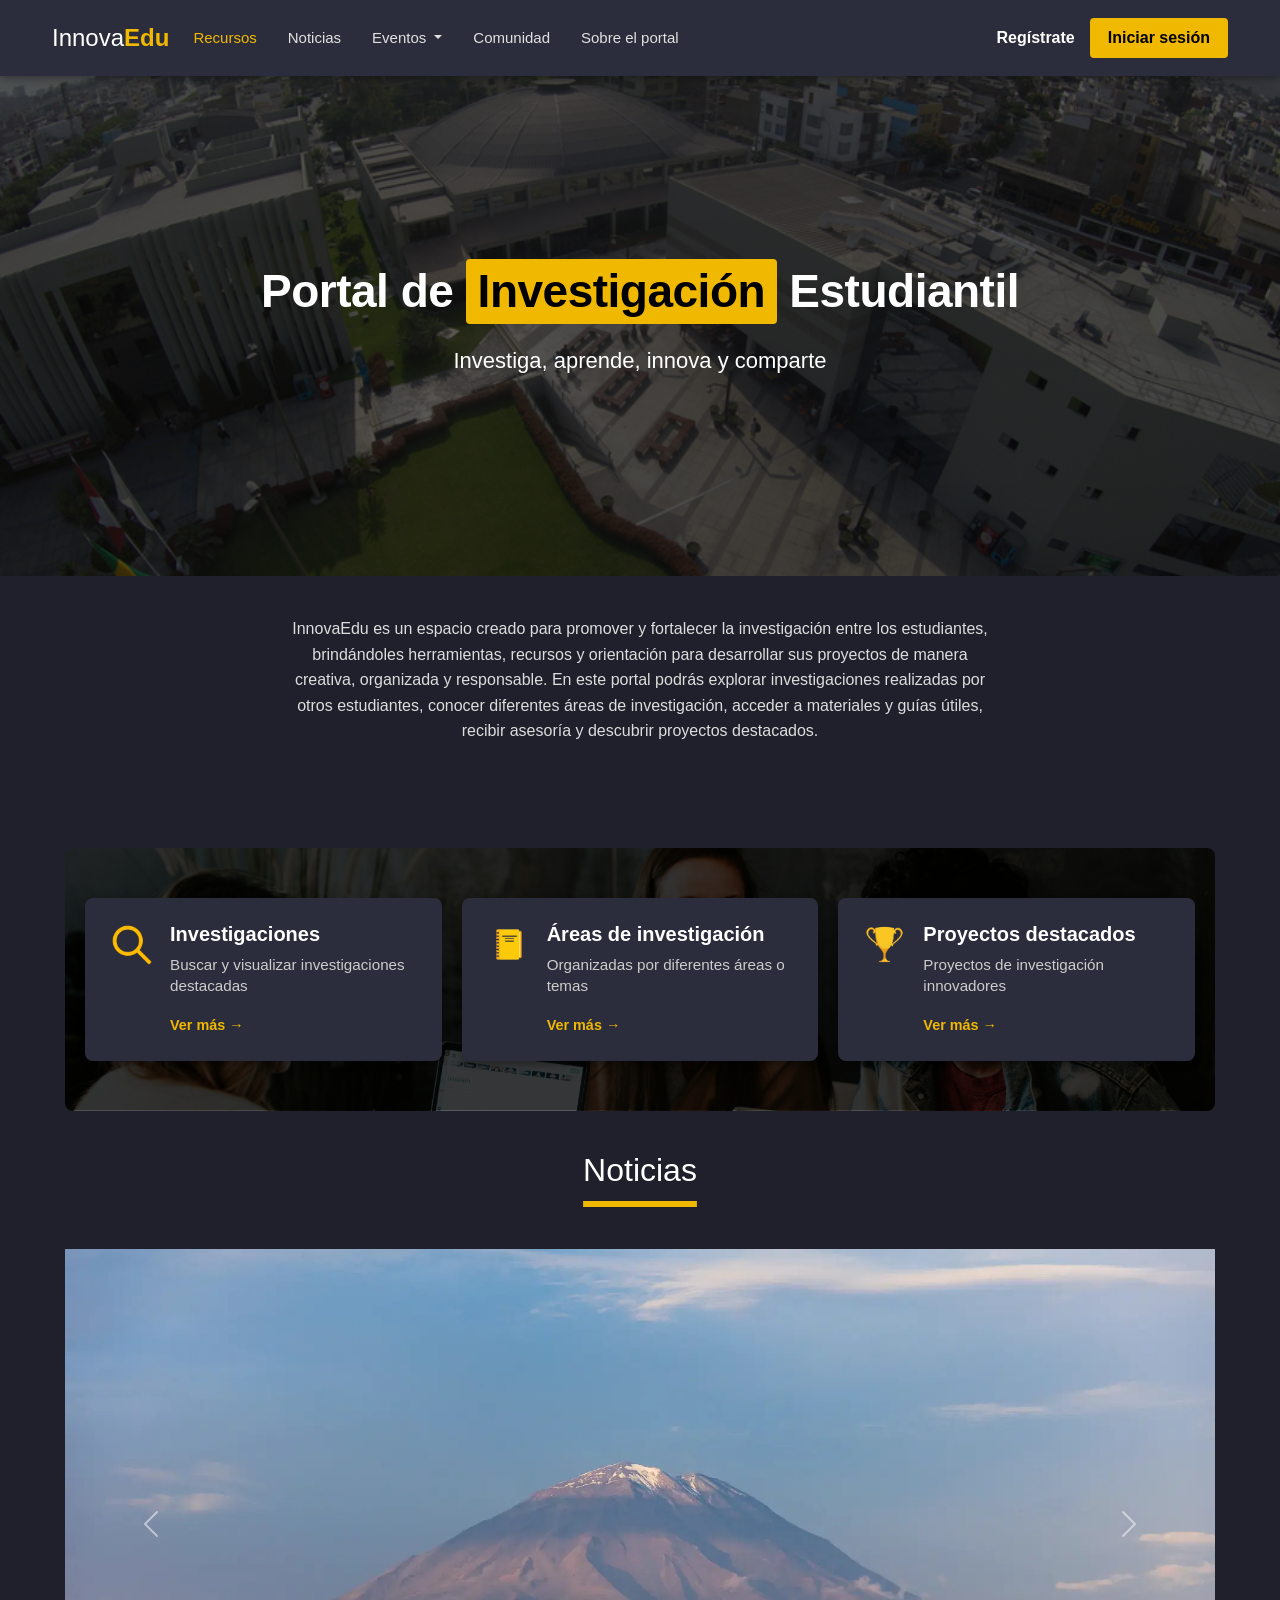
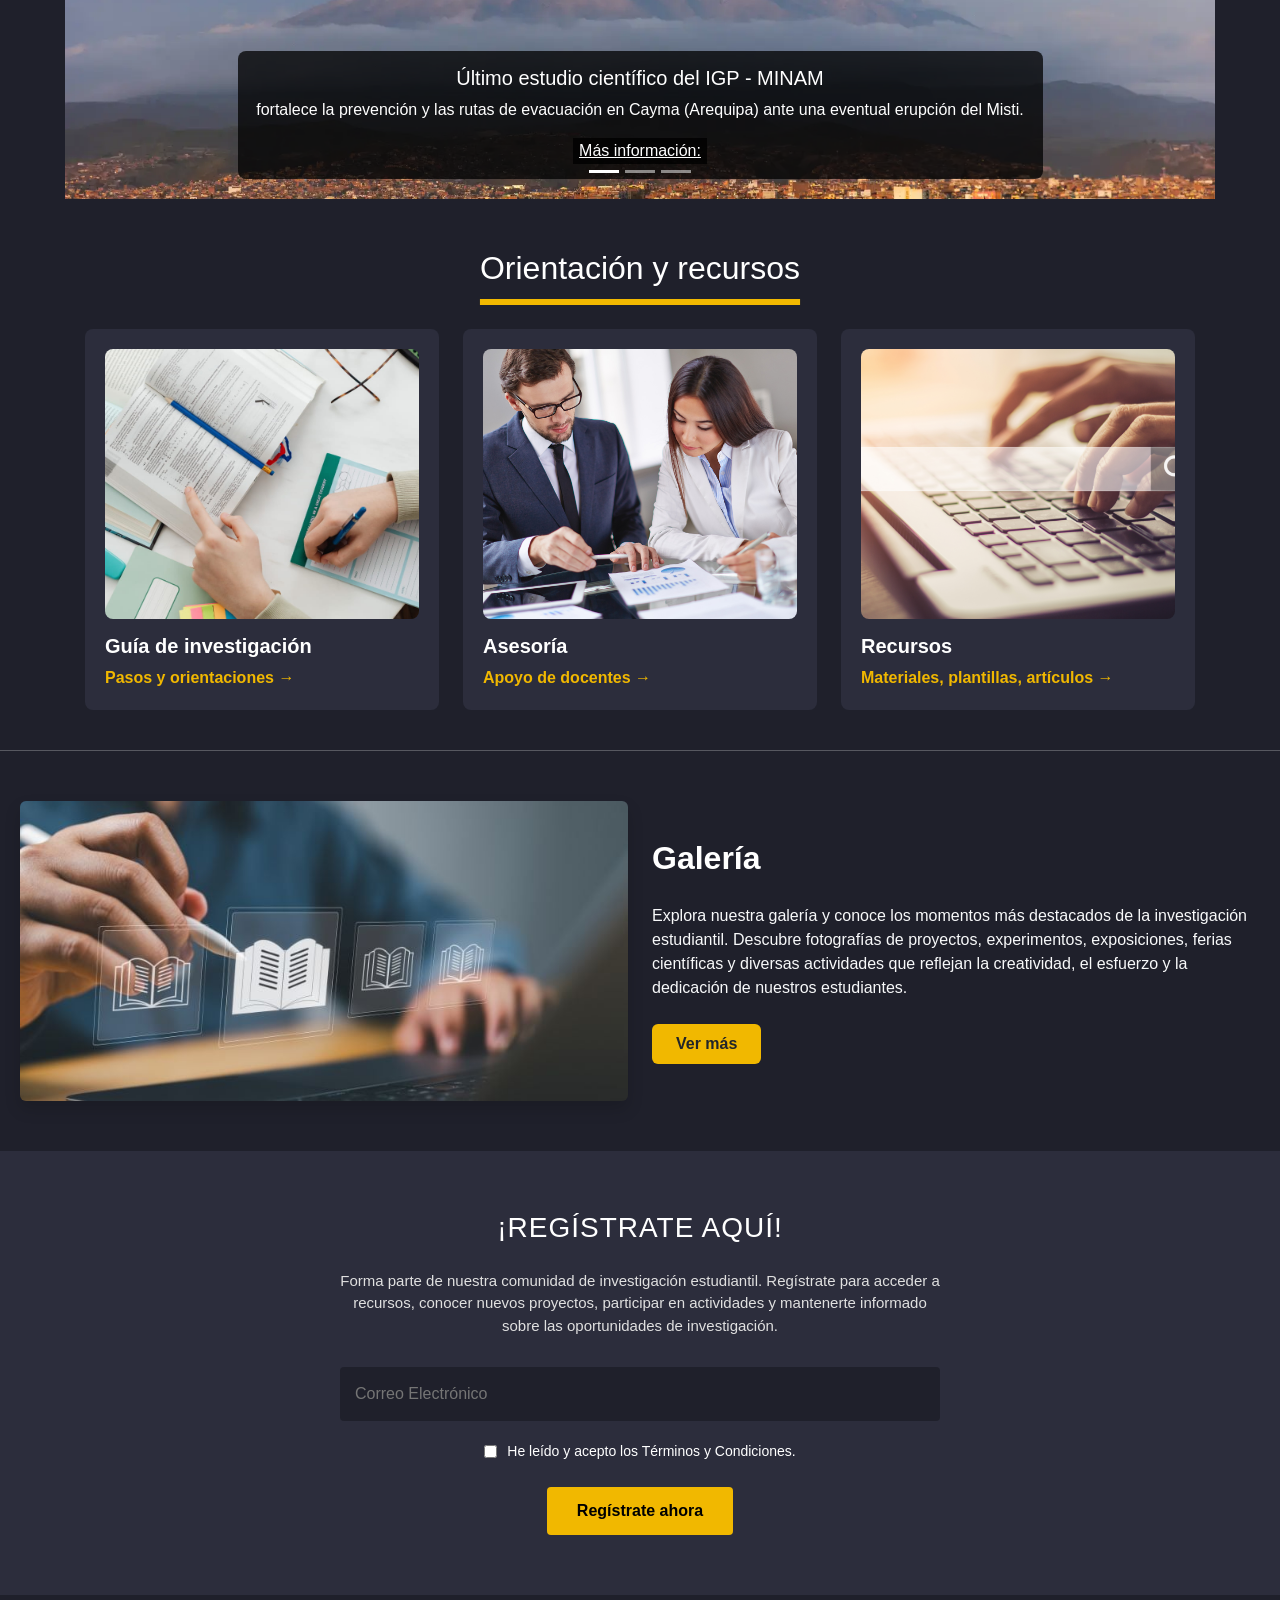
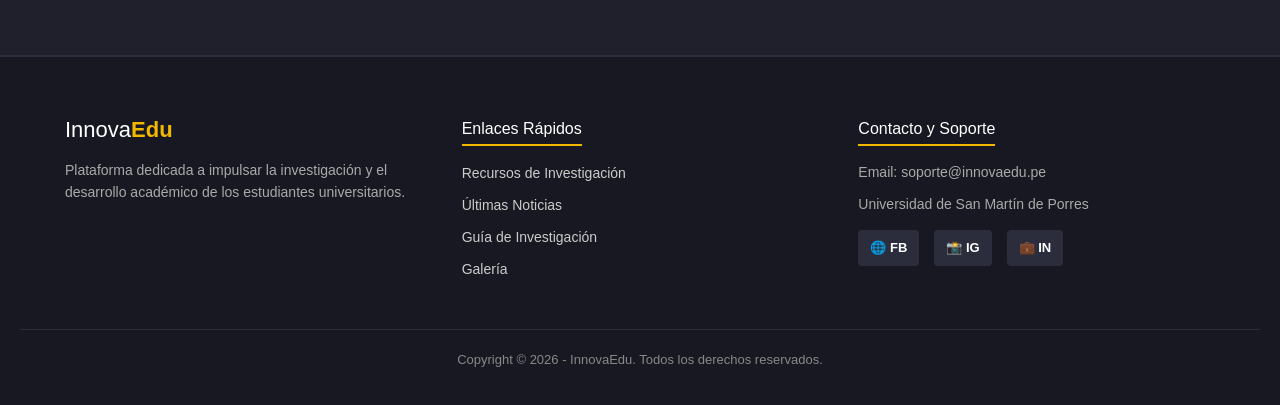
==== commit e3104e65: "subo" ====
--- a/index.html
+++ b/index.html
@@ -91,7 +91,7 @@
     </div>
     <div class="contenido-recuadro">
       <h3>Investigaciones</h3>
-      <p>Buscar y visualizar investigaciones</p>
+      <p>Buscar y visualizar investigaciones destacadas</p>
       <a href="" class="link">Ver más &rarr;</a>
     </div>
   </div>
@@ -183,7 +183,7 @@
       <div class="card-recurso">
         <img src="imagenes/asesoria.jpg" class="img-fluid w-100" alt="Asesoría">
         <h4 class="fw-bold">Asesoría</h4>
-        <a href="#">Apoyo de docentes &rarr;</a>
+        <a href="asesorias.html">Apoyo de docentes &rarr;</a>
       </div>
     </div>
     <div class="col-12 col-md-4">
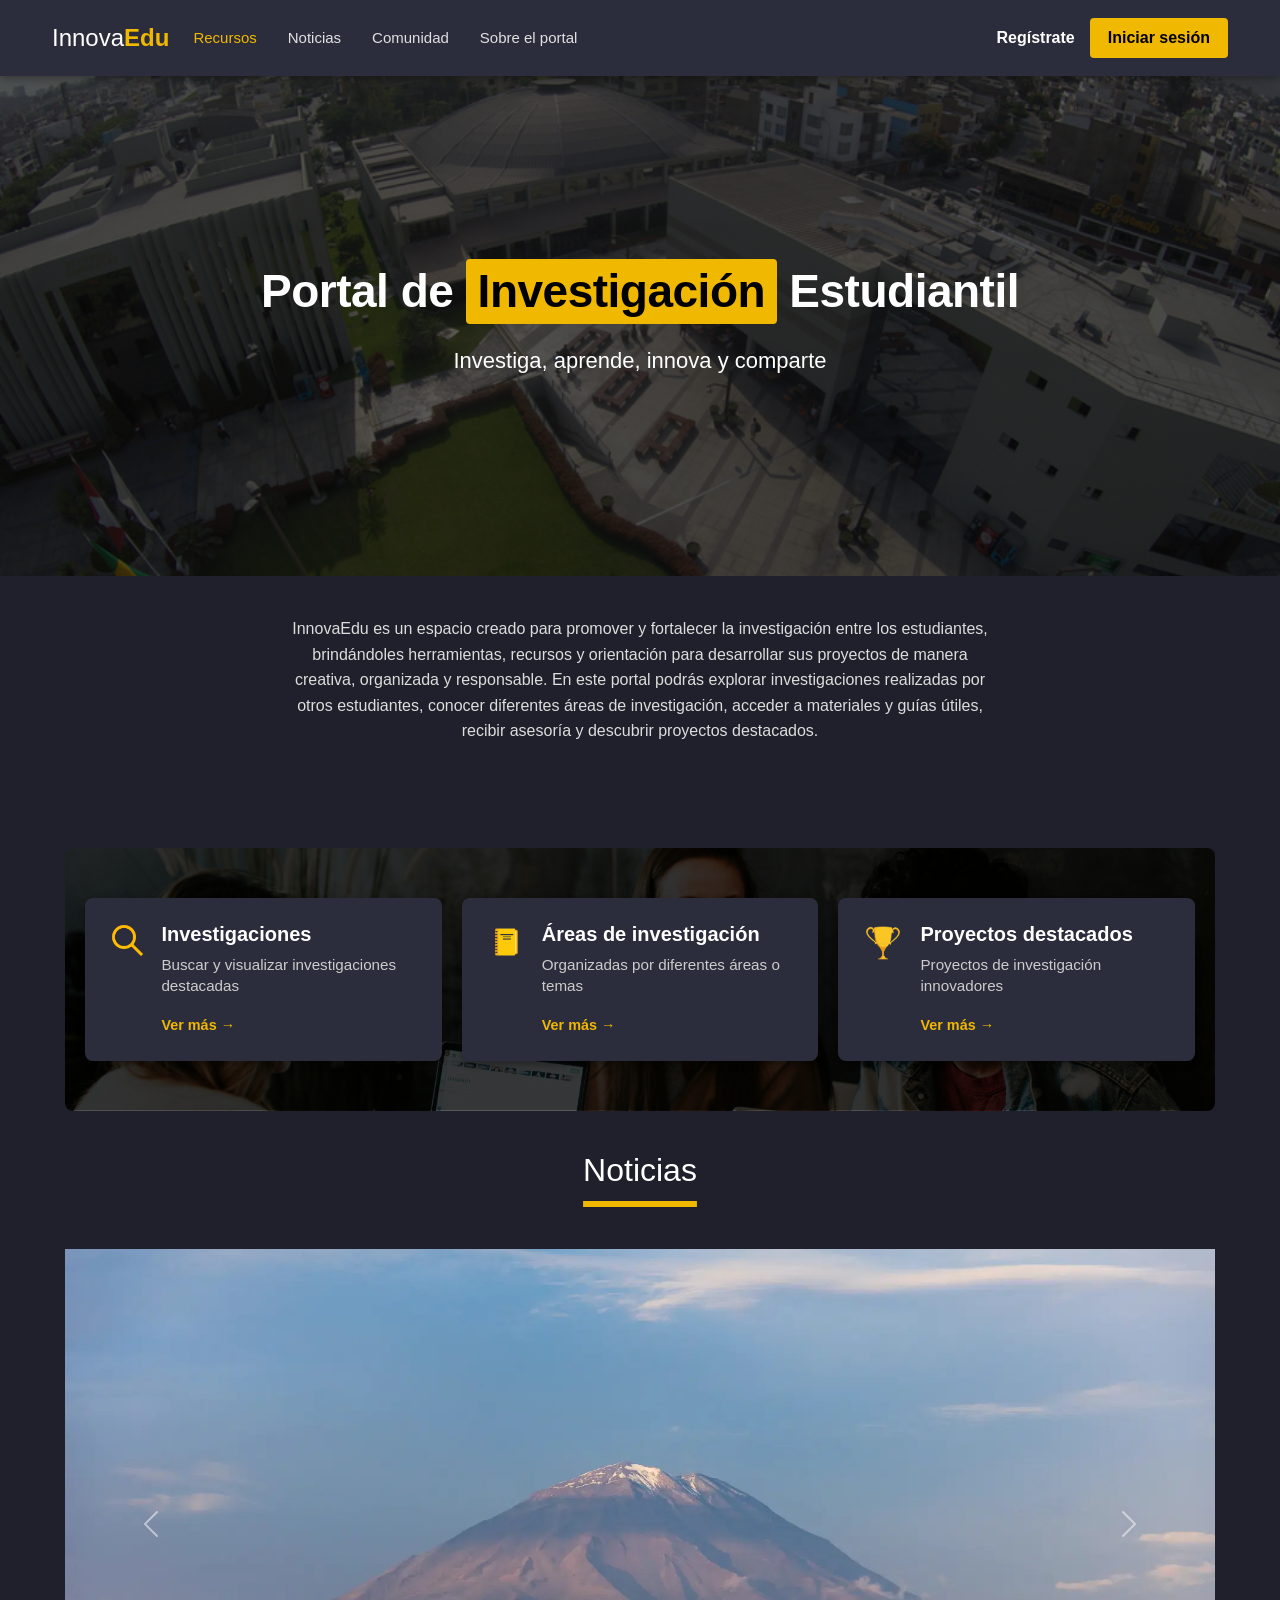
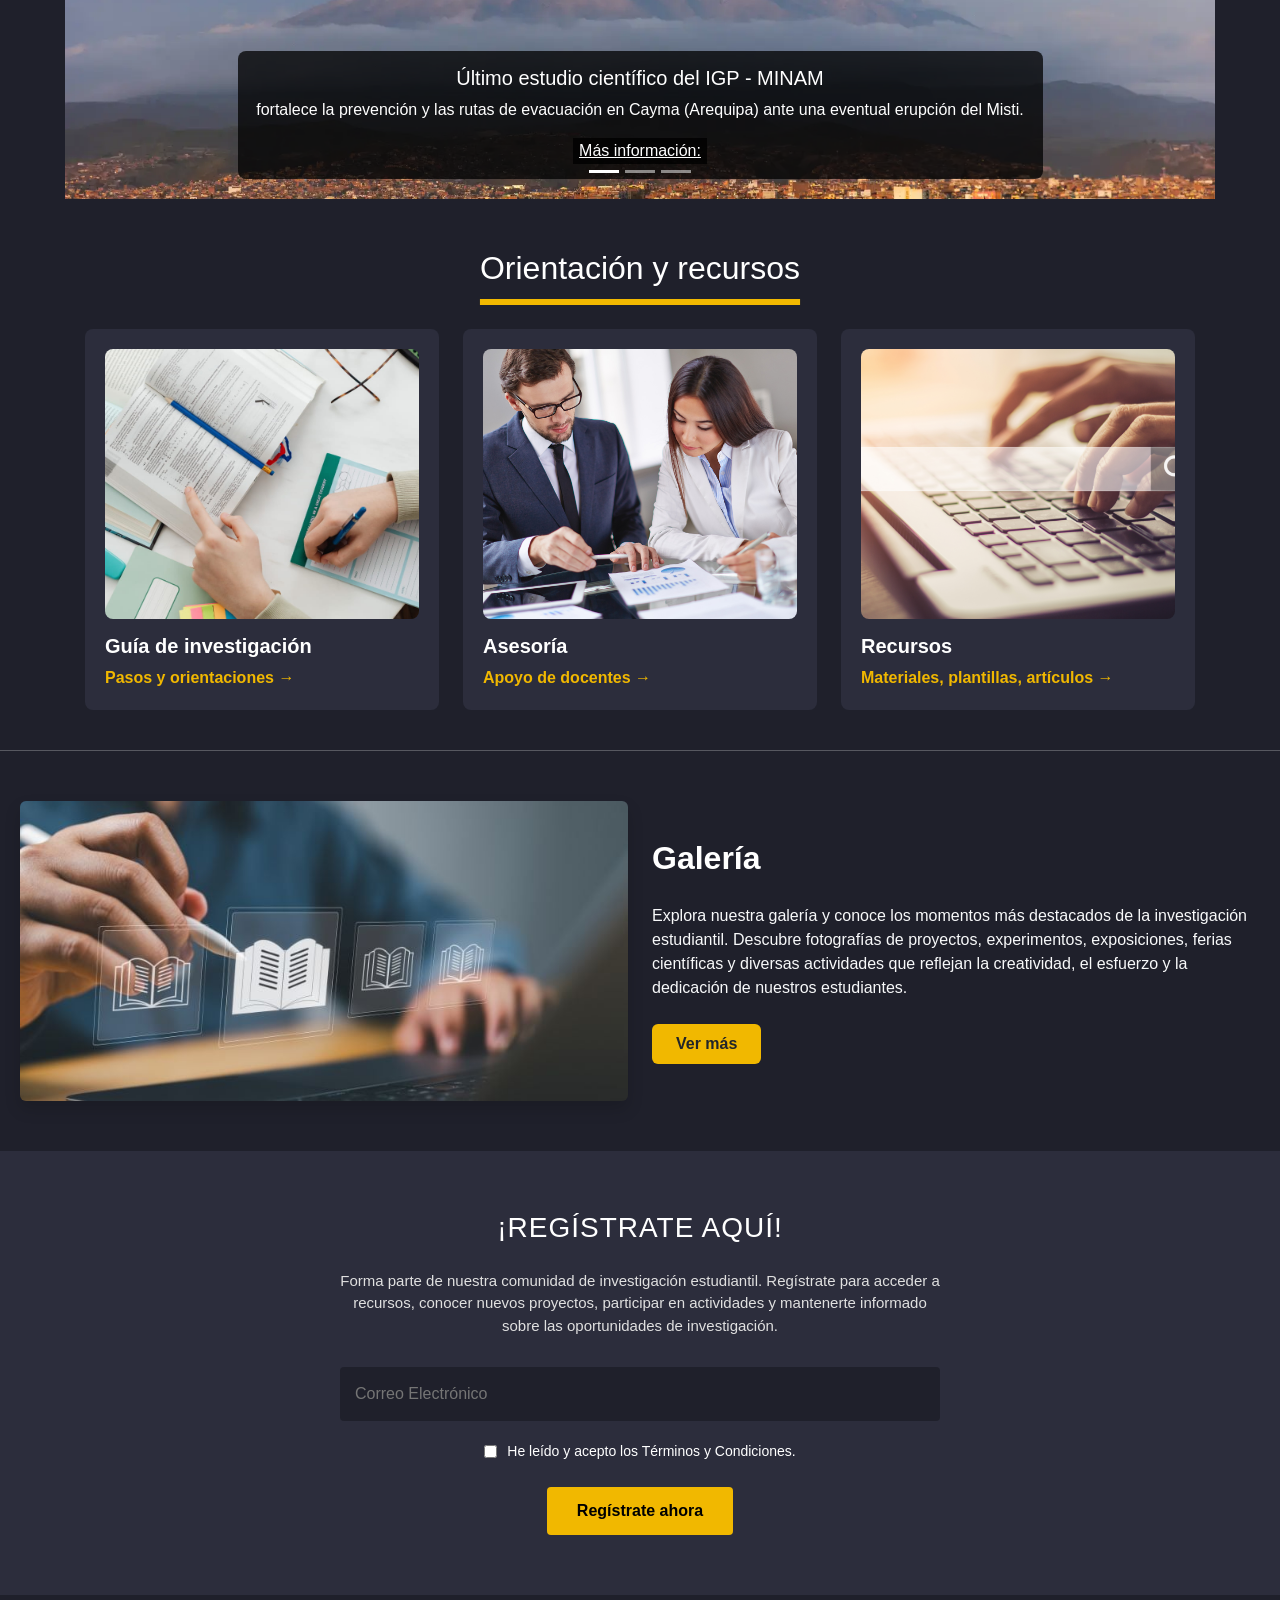
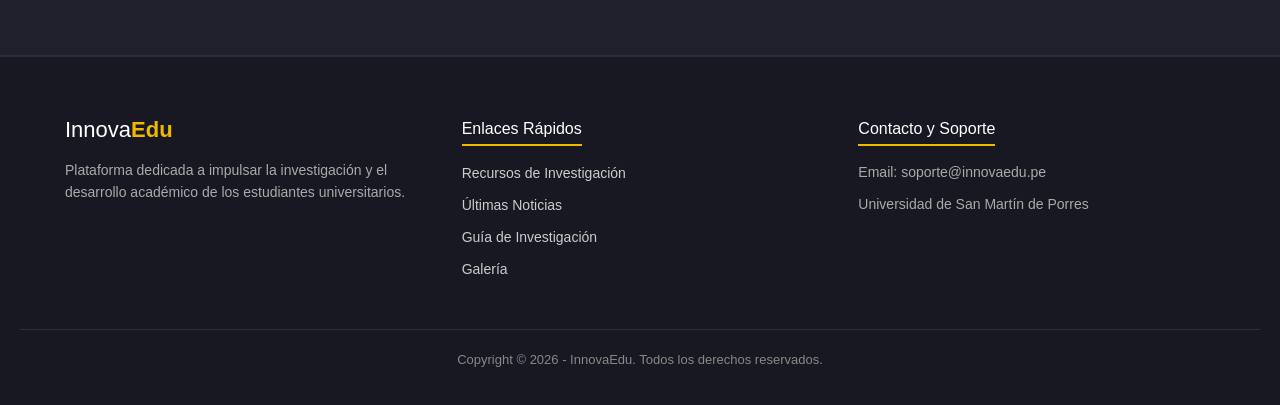
==== commit c3e61885: "terminado" ====
--- a/index.html
+++ b/index.html
@@ -6,11 +6,12 @@
     <title>InnovaEdu - Portal de Investigación</title>
     <link href="https://cdn.jsdelivr.net/npm/bootstrap@5.3.8/dist/css/bootstrap.min.css" rel="stylesheet" integrity="sha384-sRIl4kxILFvY47J16cr9ZwB07vP4J8+LH7qKQnuqkuIAvNWLzeN8tE5YBujZqJLB" crossorigin="anonymous">
     <link rel="stylesheet" href="estilos/estilos.css">
+    <meta name="viewport" content="width=device-width, initial-scale=1.0">
 </head>
 <body>
   <nav class="navbar navbar-expand-lg">
     <div class="container-fluid">
-      <a class="navbar-brand" href="#">Innova<strong>Edu</strong></a>
+      <a class="navbar-brand" href="index.html">Innova<strong>Edu</strong></a>
       <button
         class="navbar-toggler"
         type="button"
@@ -30,30 +31,12 @@
           <li class="nav-item">
             <a class="nav-link" href="#noticias">Noticias</a>
           </li>
-          <li class="nav-item dropdown">
-            <a
-              class="nav-link dropdown-toggle"
-              href="#"
-              role="button"
-              data-bs-toggle="dropdown"
-              aria-expanded="false"
-            >
-              Eventos
-            </a>
-            <ul class="dropdown-menu">
-              <li><a class="dropdown-item" href="#">Eventos recientes</a></li>
-              <li><a class="dropdown-item" href="#">Eventos destacados</a></li>
-              <li><hr class="dropdown-divider" /></li>
-              <li>
-                <a class="dropdown-item" href="#">Participa de un evento</a>
-              </li>
-            </ul>
-          </li>
-          <li class="nav-item">
-            <a class="nav-link" href="#">Comunidad</a>
-          </li>
-          <li class="nav-item">
-            <a class="nav-link" href="#">Sobre el portal</a>
+          
+          <li class="nav-item">
+            <a class="nav-link" href="comunidad.html">Comunidad</a>
+          </li>
+          <li class="nav-item">
+            <a class="nav-link" href="nosotros.html">Sobre el portal</a>
           </li>
         </ul>
         
@@ -92,7 +75,7 @@
     <div class="contenido-recuadro">
       <h3>Investigaciones</h3>
       <p>Buscar y visualizar investigaciones destacadas</p>
-      <a href="" class="link">Ver más &rarr;</a>
+      <a href="investigaciones.html" class="link">Ver más &rarr;</a>
     </div>
   </div>
 
@@ -103,7 +86,7 @@
     <div class="contenido-recuadro">
       <h3>Áreas de investigación</h3>
       <p>Organizadas por diferentes áreas o temas</p>
-      <a href="" class="link">Ver más &rarr;</a>
+      <a href="areas.html" class="link">Ver más &rarr;</a>
     </div>
   </div>
 
@@ -114,7 +97,7 @@
     <div class="contenido-recuadro">
       <h3>Proyectos destacados</h3>
       <p>Proyectos de investigación innovadores</p>
-      <a href="" class="link">Ver más &rarr;</a>
+      <a href="destacados.html" class="link">Ver más &rarr;</a>
     </div>
   </div>
 </div>
@@ -176,21 +159,21 @@
       <div class="card-recurso">
         <img src="imagenes/guia.jpg" class="img-fluid w-100" alt="Guía de investigación">
         <h4 class="fw-bold">Guía de investigación</h4>
-        <a href="jquery.html" target="_blank">Pasos y orientaciones &rarr;</a>
+        <a href="jquery.html" target="1">Pasos y orientaciones &rarr;</a>
       </div>
     </div>
     <div class="col-12 col-md-4">
       <div class="card-recurso">
         <img src="imagenes/asesoria.jpg" class="img-fluid w-100" alt="Asesoría">
         <h4 class="fw-bold">Asesoría</h4>
-        <a href="asesorias.html">Apoyo de docentes &rarr;</a>
+        <a href="asesorias.html" target="1">Apoyo de docentes &rarr;</a>
       </div>
     </div>
     <div class="col-12 col-md-4">
       <div class="card-recurso">
         <img src="imagenes/recursos.png" class="img-fluid w-100" alt="Recursos">
         <h4 class="fw-bold">Recursos</h4>
-        <a href="#">Materiales, plantillas, artículos &rarr;</a>
+        <a href="recursos.html" target="1">Materiales, plantillas, artículos &rarr;</a>
       </div>
     </div>
   </div>
@@ -238,7 +221,7 @@
   </div>
 </section>
 
-<!-- FOOTER MODERNO COMPLETO -->
+
 <footer class="footer-portal">
   <div class="footer-container">
     <div class="footer-col">
@@ -260,11 +243,6 @@
       <h4>Contacto y Soporte</h4>
       <p>Email: soporte@innovaedu.pe</p>
       <p>Universidad de San Martín de Porres</p>
-      <div class="redes-sociales">
-        <a href="#" target="_blank">🌐 FB</a>
-        <a href="#" target="_blank">📸 IG</a>
-        <a href="#" target="_blank">💼 IN</a>
-      </div>
     </div>
   </div>
 
@@ -273,7 +251,7 @@
   </div>
 </footer>
 
-<!-- MODAL DE INICIO DE SESIÓN -->
+
 <div id="modalLogin" class="modal-overlay">
   <div class="modal-content">
     <span id="cerrarModal" class="modal-close">&times;</span>
--- a/estilos/estilos.css
+++ b/estilos/estilos.css
@@ -755,4 +755,57 @@
   border-top: 1px solid #2c2d3c;
   font-size: 13px;
   color: #888888;
+}
+/* ADAPTABILIDAD PARA CELULARES Y TABLETS    */
+@media (max-width: 992px) {
+  
+  .contenedor {
+    flex-direction: column !important;
+    padding: 30px 15px !important;
+  }
+
+ 
+  .navbar {
+    padding: 10px 20px !important;
+  }
+
+  
+  .footer-container {
+    flex-direction: column !important;
+    gap: 30px !important;
+  }
+
+ 
+  .contenido-banner h1 {
+    font-size: 32px !important;
+    padding: 0 15px;
+  }
+  
+  .contenido-banner p {
+    font-size: 18px !important;
+  }
+
+  
+  .galeria {
+    flex-direction: column !important;
+    text-align: center;
+  }
+  
+  .galeria h2 {
+    text-align: center !important;
+  }
+}
+
+
+img {
+  max-width: 100%;
+  height: auto;
+}
+
+.card-recurso .btn-warning, 
+.card-recurso a.btn-warning {
+  color: #000000 !important;
+  background-color: #f1b800 !important;
+  border-color: #f1b800 !important;
+  font-weight: bold !important;
 }
